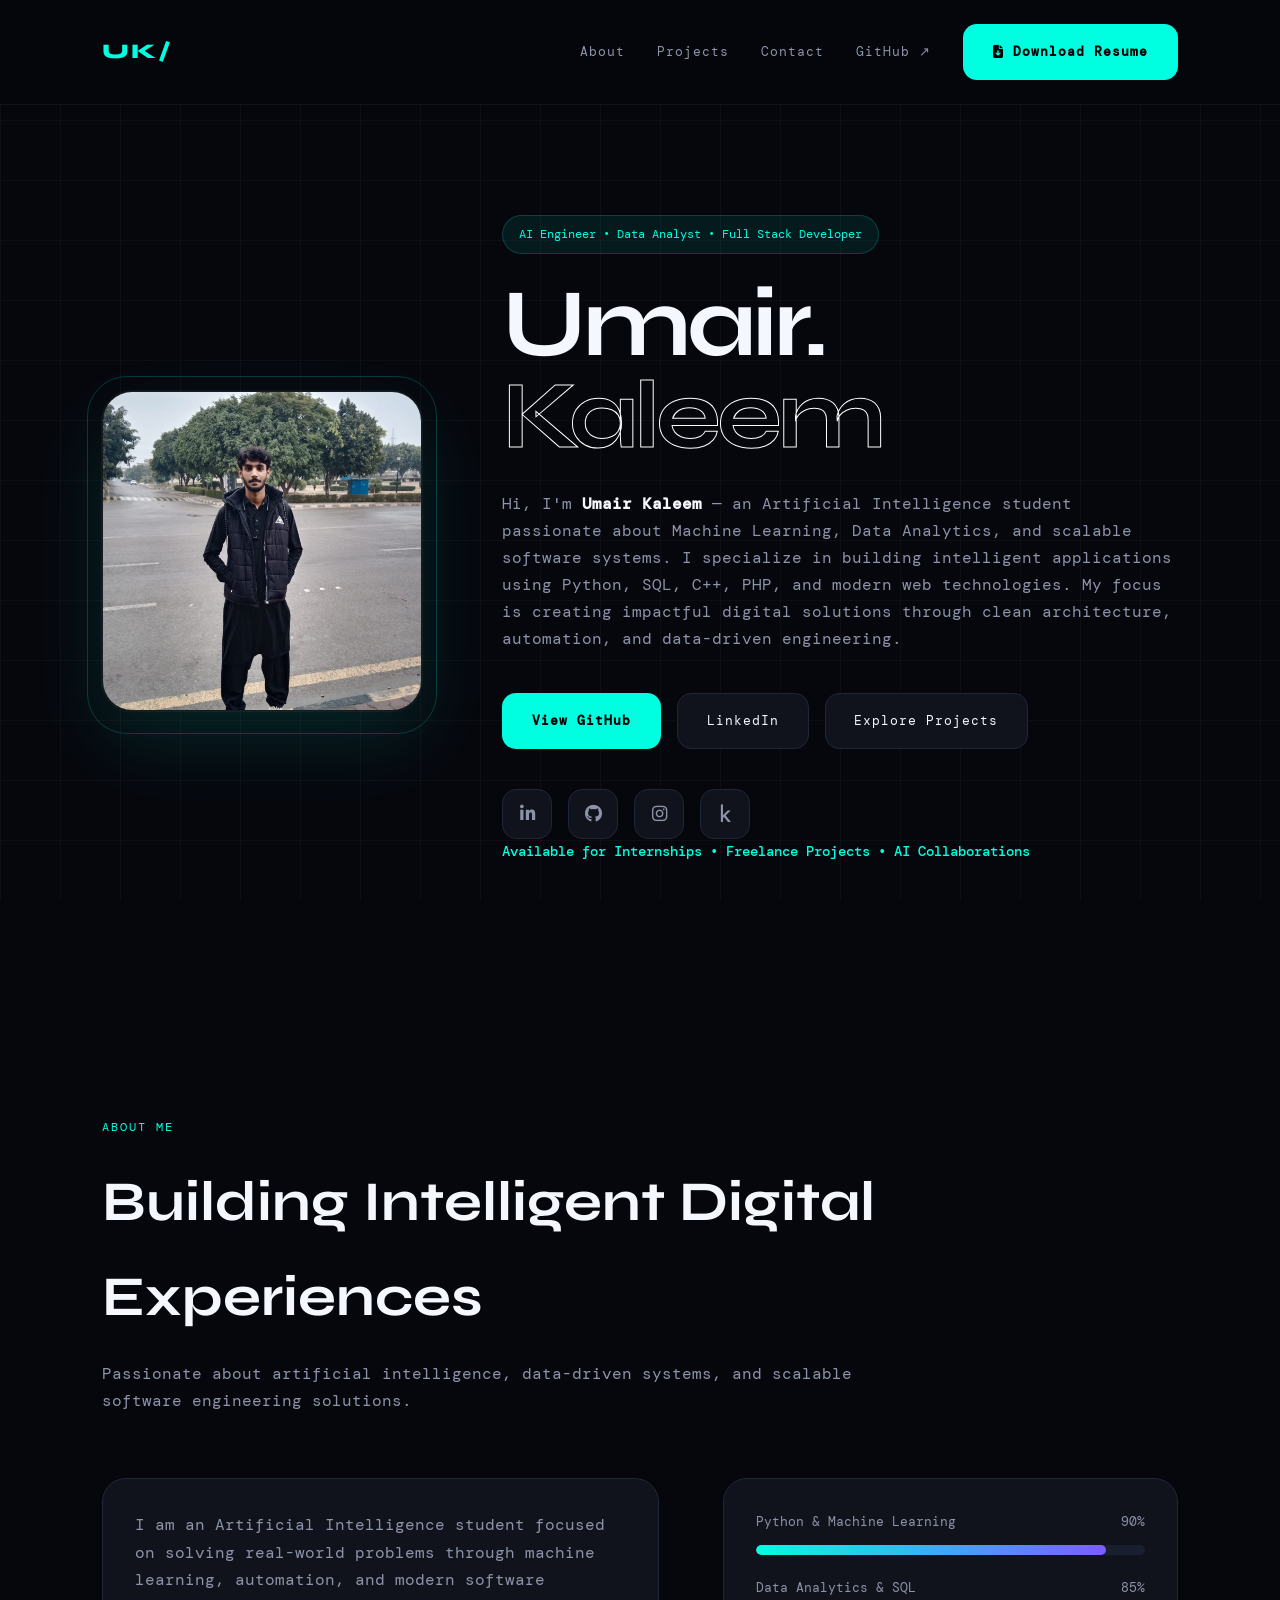
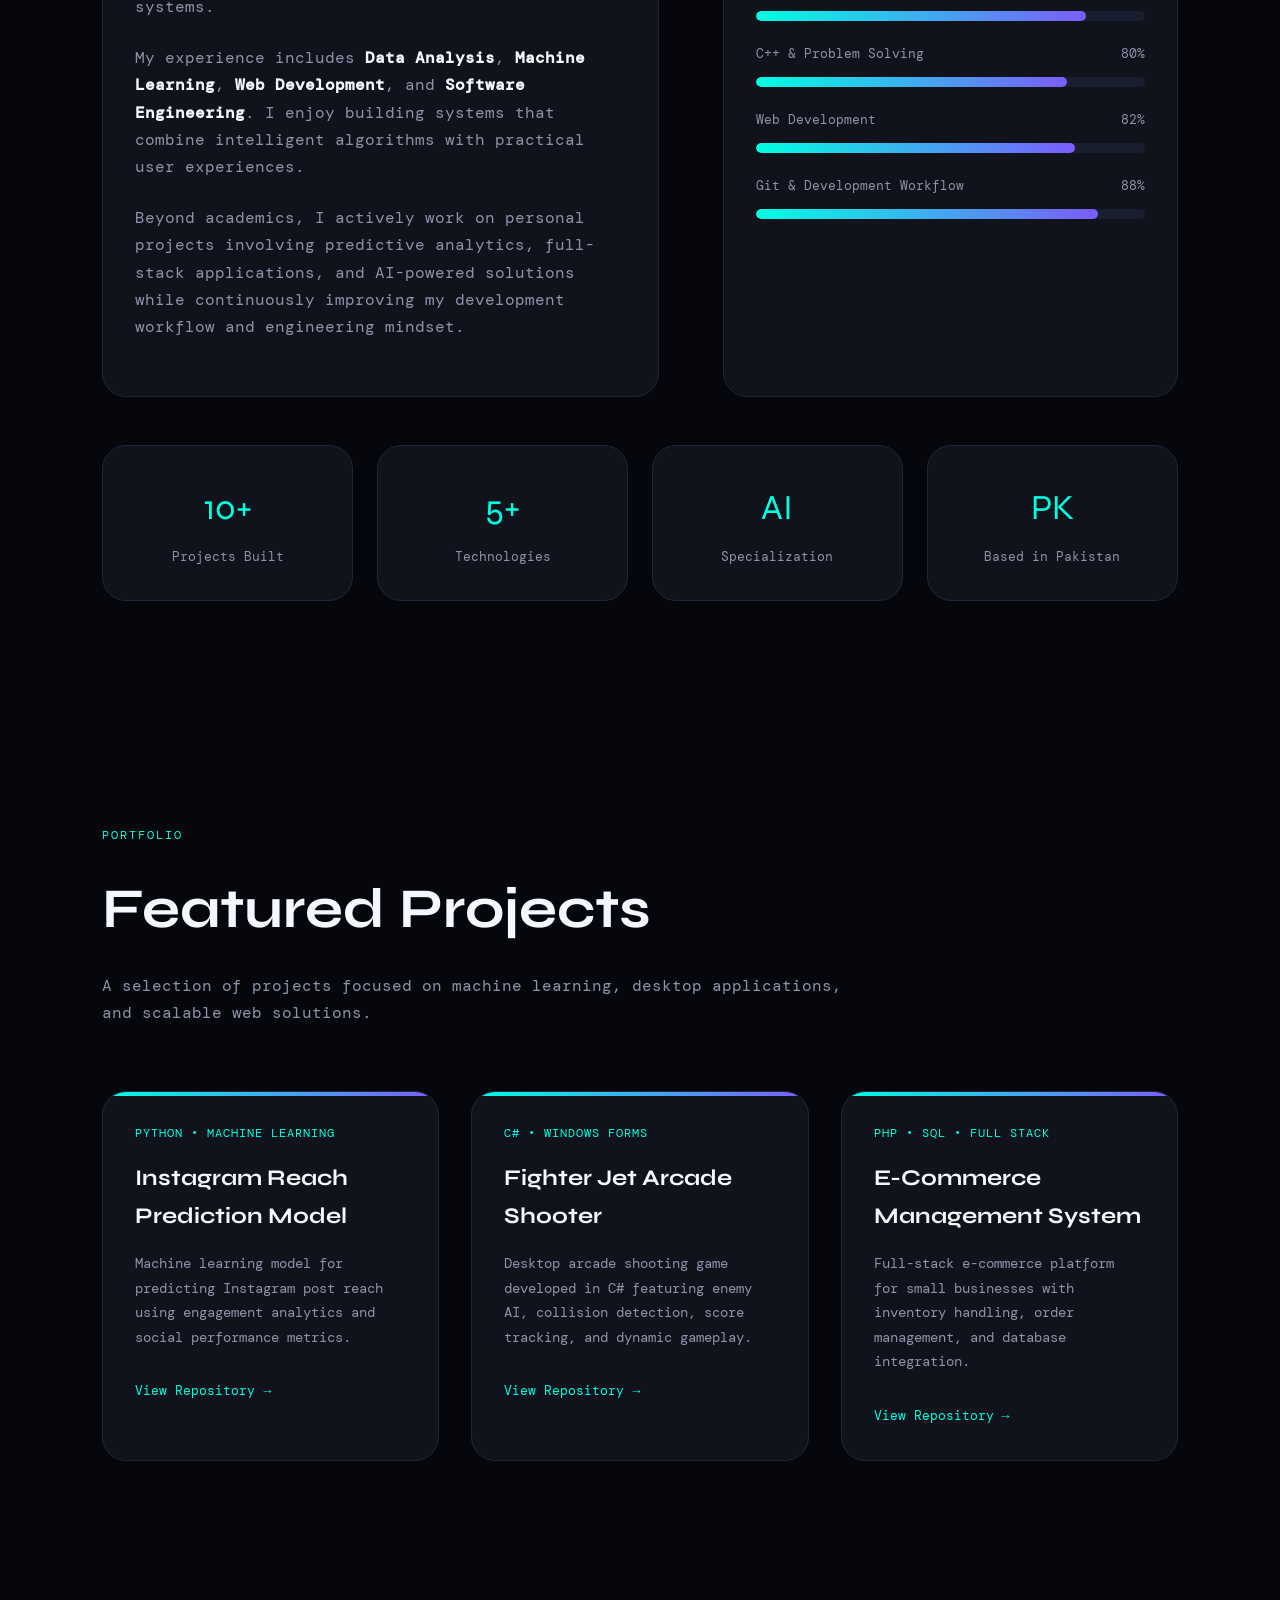
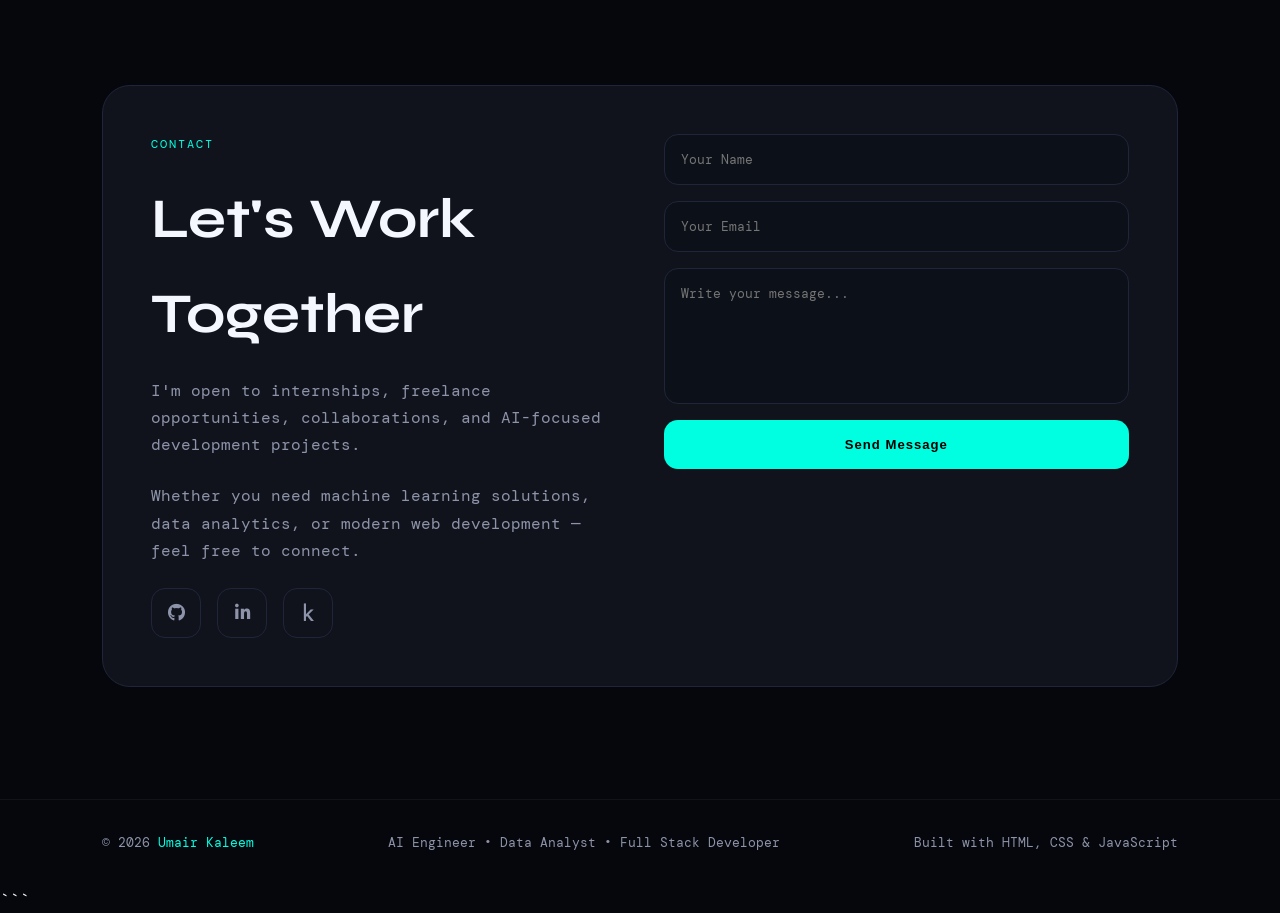
==== index.html @ bd5e162c "Remove header with name from index.html" ====
<!DOCTYPE html>
<html lang="en">

<head>

    <meta charset="UTF-8" />
    <meta name="viewport" content="width=device-width, initial-scale=1.0"/>

    <title>Umair Kaleem — AI & ML Engineer</title>

    <meta name="title" content="Umair Kaleem — AI & ML Engineer">
    <meta name="title" content="Umair — AI & ML Engineer">
    <meta name="title" content="Umair K — AI & ML Engineer">
    <meta name="title" content="Kaleem — AI & ML Engineer">
    <meta name="description" content="Umair Kaleem is an Artificial Intelligence student, Machine Learning Engineer, Data Analyst, and Full Stack Developer building AI-powered applications, predictive models, and modern web solutions in Pakistan."><meta name="description" content="BSAI Student and AI Enthusiast building intelligent systems in Islamabad, Pakistan.">
    <meta name="keywords" content="Umair Kaleem, AI Engineer, Machine Learning Engineer, Data Analyst, Python Developer, Full Stack Developer, Artificial Intelligence Student, Data Science, SQL, Machine Learning Projects, Portfolio Website, Islamabad, Pakistan">
    <meta name="author" content="Umair Kaleem">

    <meta property="og:type" content="website">
    <meta property="og:url" content="https://umairkaleem.github.io/">
    <meta property="og:title" content="Umair Kaleem — AI & ML Engineer">
    <meta property="og:description" content="Artificial Intelligence student, Machine Learning Engineer, and Data Analyst building intelligent systems and scalable software solutions.">    <meta property="og:image" content="https://umairkaleem.github.io/meta-image.png">


<meta name="twitter:card" content="summary_large_image">
<meta name="twitter:title" content="Umair Kaleem — AI & ML Engineer">
<meta name="twitter:description" content="Machine Learning Engineer, Data Analyst and Full Stack Developer building AI-powered solutions.">
<meta name="twitter:image" content="https://umairkaleem.github.io/meta-image.png">
    
    
    <link rel="preconnect" href="https://fonts.googleapis.com">
    <link rel="preconnect" href="https://fonts.gstatic.com" crossorigin>
    <link rel="canonical" href="https://umairkaleem.github.io/">

    <link href="https://fonts.googleapis.com/css2?family=Syne:wght@400;700;800&family=DM+Mono:wght@400;500&display=swap" rel="stylesheet">

    <link rel="stylesheet" href="https://cdnjs.cloudflare.com/ajax/libs/font-awesome/6.4.0/css/all.min.css">

    <style>

        *{
            margin:0;
            padding:0;
            box-sizing:border-box;
        }

        :root{
            --bg:#06070d;
            --surface:#10131c;
            --surface2:#151926;
            --border:#20263a;
            --text:#f5f7ff;
            --muted:#8d93a8;
            --accent:#00ffe0;
            --accent2:#7c5cff;
        }

        html{
            scroll-behavior:smooth;
        }

        body{
            background:var(--bg);
            color:var(--text);
            font-family:'DM Mono', monospace;
            overflow-x:hidden;
            line-height:1.7;
        }

        body::before{
            content:'';
            position:fixed;
            inset:0;
            background:
            linear-gradient(rgba(255,255,255,0.03) 1px, transparent 1px),
            linear-gradient(90deg, rgba(255,255,255,0.03) 1px, transparent 1px);
            background-size:60px 60px;
            pointer-events:none;
            z-index:-1;
        }

        a{
            text-decoration:none;
        }

        img{
            max-width:100%;
        }

        /* HEADER */

        header{
            width:100%;
            position:sticky;
            top:0;
            z-index:999;
            backdrop-filter:blur(12px);
            background:rgba(6,7,13,0.75);
            border-bottom:1px solid rgba(255,255,255,0.05);

            display:flex;
            justify-content:space-between;
            align-items:center;

            padding:1.5rem 8%;
        }

        .logo{
            font-family:'Syne', sans-serif;
            font-size:1.3rem;
            font-weight:800;
            color:var(--accent);
            letter-spacing:2px;
        }

        nav{
            display:flex;
            gap:2rem;
            align-items:center;
        }

        nav a{
            color:var(--muted);
            font-size:0.82rem;
            letter-spacing:1px;
            transition:0.3s;
        }

        nav a:hover{
            color:var(--accent);
        }

        /* HERO */

        .hero{
            min-height:100vh;
            display:flex;
            align-items:center;
            justify-content:center;
            padding:6rem 8%;
        }

        .hero-content{
            display:grid;
            grid-template-columns:320px 1fr;
            align-items:center;
            gap:5rem;
            width:100%;
            max-width:1300px;
        }

        .hero-image-wrapper{
            position:relative;
        }

        .hero-image{
            width:320px;
            height:320px;
            border-radius:30px;
            object-fit:cover;
            border:1px solid rgba(255,255,255,0.08);
            box-shadow:
            0 0 0 1px rgba(255,255,255,0.04),
            0 30px 80px rgba(0,255,224,0.12);
        }

        .hero-image-wrapper::after{
            content:'';
            position:absolute;
            inset:-15px;
            border:1px solid rgba(0,255,224,0.2);
            border-radius:40px;
            z-index:-1;
        }

        .hero-tag{
            display:inline-flex;
            align-items:center;
            gap:0.6rem;
            padding:0.55rem 1rem;
            background:rgba(0,255,224,0.08);
            border:1px solid rgba(0,255,224,0.18);
            color:var(--accent);
            border-radius:999px;
            font-size:0.72rem;
            margin-bottom:1.5rem;
        }

        .hero-title{
            font-family:'Syne', sans-serif;
            font-size:clamp(3rem, 8vw, 6rem);
            line-height:0.95;
            margin-bottom:1.8rem;
            letter-spacing:-4px;
        }

        .hero-title span{
            color:transparent;
            -webkit-text-stroke:1px white;
        }

        .hero-desc{
            color:var(--muted);
            max-width:720px;
            font-size:1rem;
            margin-bottom:2.5rem;
        }

        .hero-desc strong{
            color:var(--text);
        }

        .hero-buttons{
            display:flex;
            gap:1rem;
            flex-wrap:wrap;
            margin-bottom:2.5rem;
        }

        .btn{
            padding:1rem 1.8rem;
            border-radius:14px;
            font-size:0.82rem;
            transition:0.3s;
            letter-spacing:1px;
            border:1px solid transparent;
        }

        .btn-primary{
            background:var(--accent);
            color:#000;
            font-weight:700;
        }

        .btn-primary:hover{
            transform:translateY(-3px);
            box-shadow:0 15px 30px rgba(0,255,224,0.2);
        }

        .btn-secondary{
            border:1px solid var(--border);
            color:var(--text);
            background:var(--surface);
        }

        .btn-secondary:hover{
            border-color:var(--accent);
            color:var(--accent);
        }

        .socials{
            display:flex;
            gap:1rem;
        }

        .socials a{
            width:50px;
            height:50px;
            border-radius:14px;
            background:var(--surface);
            border:1px solid var(--border);
            display:flex;
            align-items:center;
            justify-content:center;
            color:var(--muted);
            transition:0.3s;
            font-size:1.1rem;
        }

        .socials a:hover{
            color:var(--accent);
            transform:translateY(-4px);
            border-color:rgba(0,255,224,0.3);
        }

        /* SECTION */

        .section{
            padding:7rem 8%;
        }

        .section-header{
            margin-bottom:4rem;
        }

        .section-tag{
            color:var(--accent);
            text-transform:uppercase;
            letter-spacing:2px;
            font-size:0.75rem;
            margin-bottom:1rem;
        }

        .section-title{
            font-family:'Syne', sans-serif;
            font-size:clamp(2rem, 5vw, 3.5rem);
            margin-bottom:1rem;
        }

        .section-sub{
            color:var(--muted);
            max-width:750px;
        }

        /* ABOUT */

        .about-grid{
            display:grid;
            grid-template-columns:1.1fr 0.9fr;
            gap:4rem;
        }

        .about-card{
            background:var(--surface);
            border:1px solid var(--border);
            padding:2rem;
            border-radius:24px;
        }

        .about-card p{
            color:var(--muted);
            margin-bottom:1.5rem;
        }

        .about-card strong{
            color:var(--text);
        }

        /* SKILLS */

        .skills{
            display:flex;
            flex-direction:column;
            gap:1.4rem;
        }

        .skill{
            display:flex;
            flex-direction:column;
            gap:0.7rem;
        }

        .skill-top{
            display:flex;
            justify-content:space-between;
            color:var(--muted);
            font-size:0.82rem;
        }

        .skill-bar{
            height:10px;
            background:#1a1f30;
            border-radius:999px;
            overflow:hidden;
        }

        .skill-fill{
            height:100%;
            border-radius:999px;
            background:linear-gradient(90deg, var(--accent), var(--accent2));
        }

        /* STATS */

        .stats{
            display:grid;
            grid-template-columns:repeat(4,1fr);
            gap:1.5rem;
            margin-top:3rem;
        }

        .stat-card{
            background:var(--surface);
            border:1px solid var(--border);
            padding:2rem;
            border-radius:24px;
            text-align:center;
        }

        .stat-number{
            font-family:'Syne', sans-serif;
            font-size:2.2rem;
            color:var(--accent);
        }

        .stat-text{
            color:var(--muted);
            font-size:0.8rem;
            margin-top:0.5rem;
        }

        /* PROJECTS */

        .projects-grid{
            display:grid;
            grid-template-columns:repeat(auto-fit,minmax(320px,1fr));
            gap:2rem;
        }

        .project-card{
            background:var(--surface);
            border:1px solid var(--border);
            border-radius:24px;
            padding:2rem;
            transition:0.35s;
            position:relative;
            overflow:hidden;
        }

        .project-card:hover{
            transform:translateY(-10px);
            border-color:rgba(0,255,224,0.3);
            box-shadow:0 20px 40px rgba(0,0,0,0.3);
        }

        .project-card::before{
            content:'';
            position:absolute;
            top:0;
            left:0;
            width:100%;
            height:4px;
            background:linear-gradient(90deg,var(--accent),var(--accent2));
        }

        .project-tech{
            color:var(--accent);
            font-size:0.72rem;
            margin-bottom:1rem;
            letter-spacing:1px;
            text-transform:uppercase;
        }

        .project-title{
            font-family:'Syne', sans-serif;
            font-size:1.4rem;
            margin-bottom:1rem;
            color:var(--text);
        }

        .project-desc{
            color:var(--muted);
            margin-bottom:1.7rem;
            font-size:0.9rem;
        }

        .project-link{
            color:var(--accent);
            font-size:0.82rem;
        }

        /* CONTACT */

        .contact-box{
            background:var(--surface);
            border:1px solid var(--border);
            border-radius:28px;
            padding:3rem;
        }

        .contact-grid{
            display:grid;
            grid-template-columns:1fr 1fr;
            gap:3rem;
        }

        .contact-info p{
            color:var(--muted);
            margin-bottom:1.5rem;
        }

        form{
            display:flex;
            flex-direction:column;
            gap:1rem;
        }

        input,
        textarea{
            background:#0c1018;
            border:1px solid var(--border);
            color:var(--text);
            padding:1rem;
            border-radius:14px;
            font-family:'DM Mono', monospace;
            resize:none;
            outline:none;
            transition:0.3s;
        }

        input:focus,
        textarea:focus{
            border-color:var(--accent);
        }

        button{
            border:none;
            cursor:pointer;
        }

        /* FOOTER */

        footer{
            padding:2rem 8%;
            border-top:1px solid rgba(255,255,255,0.05);

            display:flex;
            justify-content:space-between;
            align-items:center;

            color:var(--muted);
            font-size:0.8rem;
        }

        .footer-name{
            color:var(--accent);
        }
        .hero-availability{
    color:var(--accent);
    font-size:0.9rem;
    margin-bottom:2rem;
    font-weight:500;
}

        /* ANIMATION */

        .fade-up{
            opacity:0;
            transform:translateY(30px);
            transition:0.8s ease;
        }

        .fade-up.active{
            opacity:1;
            transform:translateY(0);
        }

        /* MOBILE */

        @media(max-width:980px){

            .hero-content,
            .about-grid,
            .contact-grid{
                grid-template-columns:1fr;
            }

            .hero{
                padding-top:8rem;
            }

            .hero-image{
                width:100%;
                max-width:340px;
                height:auto;
                aspect-ratio:1/1;
            }

            .stats{
                grid-template-columns:repeat(2,1fr);
            }

            footer{
                flex-direction:column;
                gap:1rem;
                text-align:center;
            }
        }

        @media(max-width:600px){

            header{
                padding:1.2rem 5%;
            }

            nav{
                display:none;
            }

            .section,
            .hero{
                padding-left:5%;
                padding-right:5%;
            }

            .stats{
                grid-template-columns:1fr;
            }

            .hero-title{
                letter-spacing:-2px;
            }
        }

    </style>
<script type="application/ld+json">
{
  "@context":"https://schema.org",
  "@type":"Person",
  "name":"Umair Kaleem",
  "url":"https://umairkaleem.github.io/",
  "image":"https://umairkaleem.github.io/umair.jpeg",
  "jobTitle":"AI Engineer",
  "sameAs":[
    "https://github.com/umairkaleem",
    "https://www.linkedin.com/in/umair-kaleem-918386326/",
    "https://www.kaggle.com/umairkaleem"
  ],
  "knowsAbout":[
    "Machine Learning",
    "Artificial Intelligence",
    "Data Analysis",
    "Python",
    "SQL",
    "Web Development"
  ]
}
</script>

</head>

<body>

    <!-- HEADER -->

    <header>

        <a href="#" class="logo">UK/</a>

        <nav>
            <a href="#about">About</a>
            <a href="#projects">Projects</a>
            <a href="#contact">Contact</a>
            <a href="https://github.com/umairkaleem" target="_blank">GitHub ↗</a>
            <a href="Umair-Kaleem-Resume.pdf"
   download
   class="btn btn-primary">

   <i class="fas fa-file-download"></i>
   Download Resume

</a>
            
        </nav>

    </header>

    <!-- HERO -->
<!-- <h1>Umair Kaleem — AI & ML Engineer</h1>

<h2>About Me</h2>

<h2>Technical Skills</h2>

<h2>Featured Projects</h2>

    <h3>Instagram Reach Prediction Model</h3>
    <h3>Fighter Jet Arcade Shooter</h3>
    <h3>E-Commerce Management System</h3>

<h2>Contact</h2> -->
    <section class="hero">

        <div class="hero-content fade-up">

            <div class="hero-image-wrapper">
                <img src="umair.jpeg" alt="Umair Kaleem" class="hero-image">
            </div>

            <div>

                <div class="hero-tag">
                    AI Engineer • Data Analyst • Full Stack Developer
                </div>

                <h1 class="hero-title">
                    Umair.<br>
                    <span>Kaleem</span>
                </h1>

                <p class="hero-desc">

                    Hi, I'm <strong>Umair Kaleem</strong> — an Artificial Intelligence student passionate about Machine Learning, Data Analytics, and scalable software systems.

                    I specialize in building intelligent applications using Python, SQL, C++, PHP, and modern web technologies. My focus is creating impactful digital solutions through clean architecture, automation, and data-driven engineering.

                </p>

                <div class="hero-buttons">

                    <a href="https://github.com/umairkaleem" target="_blank" class="btn btn-primary">
                        View GitHub
                    </a>

                    <a href="https://www.linkedin.com/in/umair-kaleem-918386326/" target="_blank" class="btn btn-secondary">
                        LinkedIn
                    </a>

                    <a href="#projects" class="btn btn-secondary">
                        Explore Projects
                    </a>

                </div>

                <div class="socials">

                    <a href="https://linkedin.com/in/umair-kaleem-918386326/" target="_blank">
                        <i class="fab fa-linkedin-in"></i>
                    </a>

                    <a href="https://github.com/umairkaleem" target="_blank">
                        <i class="fab fa-github"></i>
                    </a>

                    <a href="https://www.instagram.com/umair._.kaleem/" target="_blank">
                        <i class="fab fa-instagram"></i>
                    </a>

                    <a href="https://www.kaggle.com/umairkaleem" target="_blank">
                        <i class="fab fa-kaggle"></i>
                    </a>

                </div>
      <p class="hero-availability">
                    Available for Internships • Freelance Projects • AI Collaborations
</p>
            </div>
      

        </div>

    </section>

    <!-- ABOUT -->

    <section class="section" id="about">

        <div class="section-header fade-up">

            <div class="section-tag">About Me</div>

            <h2 class="section-title">
                Building Intelligent Digital Experiences
            </h2>

            <p class="section-sub">
                Passionate about artificial intelligence, data-driven systems,
                and scalable software engineering solutions.
            </p>

        </div>

        <div class="about-grid">

            <div class="about-card fade-up">

                <p>

                    I am an Artificial Intelligence student focused on solving real-world problems through machine learning, automation, and modern software systems.

                </p>

                <p>

                    My experience includes <strong>Data Analysis</strong>, <strong>Machine Learning</strong>, <strong>Web Development</strong>, and <strong>Software Engineering</strong>. I enjoy building systems that combine intelligent algorithms with practical user experiences.

                </p>

                <p>

                    Beyond academics, I actively work on personal projects involving predictive analytics, full-stack applications, and AI-powered solutions while continuously improving my development workflow and engineering mindset.

                </p>

            </div>

            <div class="about-card fade-up">

                <div class="skills">

                    <div class="skill">

                        <div class="skill-top">
                            <span>Python & Machine Learning</span>
                            <span>90%</span>
                        </div>

                        <div class="skill-bar">
                            <div class="skill-fill" style="width:90%"></div>
                        </div>

                    </div>

                    <div class="skill">

                        <div class="skill-top">
                            <span>Data Analytics & SQL</span>
                            <span>85%</span>
                        </div>

                        <div class="skill-bar">
                            <div class="skill-fill" style="width:85%"></div>
                        </div>

                    </div>

                    <div class="skill">

                        <div class="skill-top">
                            <span>C++ & Problem Solving</span>
                            <span>80%</span>
                        </div>

                        <div class="skill-bar">
                            <div class="skill-fill" style="width:80%"></div>
                        </div>

                    </div>

                    <div class="skill">

                        <div class="skill-top">
                            <span>Web Development</span>
                            <span>82%</span>
                        </div>

                        <div class="skill-bar">
                            <div class="skill-fill" style="width:82%"></div>
                        </div>

                    </div>

                    <div class="skill">

                        <div class="skill-top">
                            <span>Git & Development Workflow</span>
                            <span>88%</span>
                        </div>

                        <div class="skill-bar">
                            <div class="skill-fill" style="width:88%"></div>
                        </div>

                    </div>

                </div>

            </div>

        </div>

        <div class="stats fade-up">

            <div class="stat-card">
                <div class="stat-number">10+</div>
                <div class="stat-text">Projects Built</div>
            </div>

            <div class="stat-card">
                <div class="stat-number">5+</div>
                <div class="stat-text">Technologies</div>
            </div>

            <div class="stat-card">
                <div class="stat-number">AI</div>
                <div class="stat-text">Specialization</div>
            </div>

            <div class="stat-card">
                <div class="stat-number">PK</div>
                <div class="stat-text">Based in Pakistan</div>
            </div>

        </div>

    </section>

    <!-- PROJECTS -->

    <section class="section" id="projects">

        <div class="section-header fade-up">

            <div class="section-tag">Portfolio</div>

            <h2 class="section-title">
                Featured Projects
            </h2>

            <p class="section-sub">
                A selection of projects focused on machine learning,
                desktop applications, and scalable web solutions.
            </p>

        </div>

        <div class="projects-grid">

            <a href="https://github.com/umairkaleem/instagram_impressions_model"
               target="_blank"
               class="project-card fade-up">

                <div class="project-tech">
                    Python • Machine Learning
                </div>

                <h3 class="project-title">
                    Instagram Reach Prediction Model
                </h3>

                <p class="project-desc">

                    Machine learning model for predicting Instagram post reach using engagement analytics and social performance metrics.

                </p>

                <span class="project-link">
                    View Repository →
                </span>

            </a>

            <a href="https://github.com/umairkaleem/fighterJetShootingGame"
               target="_blank"
               class="project-card fade-up">

                <div class="project-tech">
                    C# • Windows Forms
                </div>

                <h3 class="project-title">
                    Fighter Jet Arcade Shooter
                </h3>

                <p class="project-desc">

                    Desktop arcade shooting game developed in C# featuring enemy AI, collision detection, score tracking, and dynamic gameplay.

                </p>

                <span class="project-link">
                    View Repository →
                </span>

            </a>

            <a href="https://github.com/umairkaleem/E-commerce-webpage-for-small-stores"
               target="_blank"
               class="project-card fade-up">

                <div class="project-tech">
                    PHP • SQL • Full Stack
                </div>

                <h3 class="project-title">
                    E-Commerce Management System
                </h3>

                <p class="project-desc">

                    Full-stack e-commerce platform for small businesses with inventory handling, order management, and database integration.

                </p>

                <span class="project-link">
                    View Repository →
                </span>

            </a>

        </div>

    </section>

    <!-- CONTACT -->

    <section class="section" id="contact">

        <div class="contact-box fade-up">

            <div class="contact-grid">

                <div class="contact-info">

                    <div class="section-tag">
                        Contact
                    </div>

                    <h2 class="section-title">
                        Let's Work Together
                    </h2>

                    <p>

                        I'm open to internships, freelance opportunities,
                        collaborations, and AI-focused development projects.

                    </p>

                    <p>

                        Whether you need machine learning solutions,
                        data analytics, or modern web development —
                        feel free to connect.

                    </p>

                    <div class="socials">

                        <a href="https://github.com/umairkaleem" target="_blank">
                            <i class="fab fa-github"></i>
                        </a>

                        <a href="https://linkedin.com/in/umair-kaleem-918386326/" target="_blank">
                            <i class="fab fa-linkedin-in"></i>
                        </a>

                        <a href="https://www.kaggle.com/umairkaleem" target="_blank">
                            <i class="fab fa-kaggle"></i>
                        </a>

                    </div>

                </div>

               <form
                    action="https://api.web3forms.com/submit"
                     method="POST">

                    <input type="hidden"
                           name="access_key"
                           value="80ad74d9-eb8b-439f-8fec-044926c37650">

                    <input type="text"
                           name="name"
                           placeholder="Your Name"
                           required>

                    <input type="email"
                           name="email"
                           placeholder="Your Email"
                           required>

                    <textarea name="message"
                              rows="6"
                              placeholder="Write your message..."
                              required></textarea>
                    

                    <button type="submit" class="btn btn-primary">
                        Send Message
                    </button>

                </form>

            </div>

        </div>

    </section>

    <!-- FOOTER -->

    <footer>

        <span>
            © 2026 <span class="footer-name">Umair Kaleem</span>
        </span>

        <span>
            AI Engineer • Data Analyst • Full Stack Developer
        </span>

        <span>
            Built with HTML, CSS & JavaScript
        </span>

    </footer>

    <!-- SCRIPT -->

    <script>

        const observer = new IntersectionObserver((entries) => {

            entries.forEach((entry) => {

                if(entry.isIntersecting){
                    entry.target.classList.add('active');
                }

            });

        }, {
            threshold:0.1
        });

        document.querySelectorAll('.fade-up').forEach((el) => {
            observer.observe(el);
        });

    </script>

</body>

</html>
```
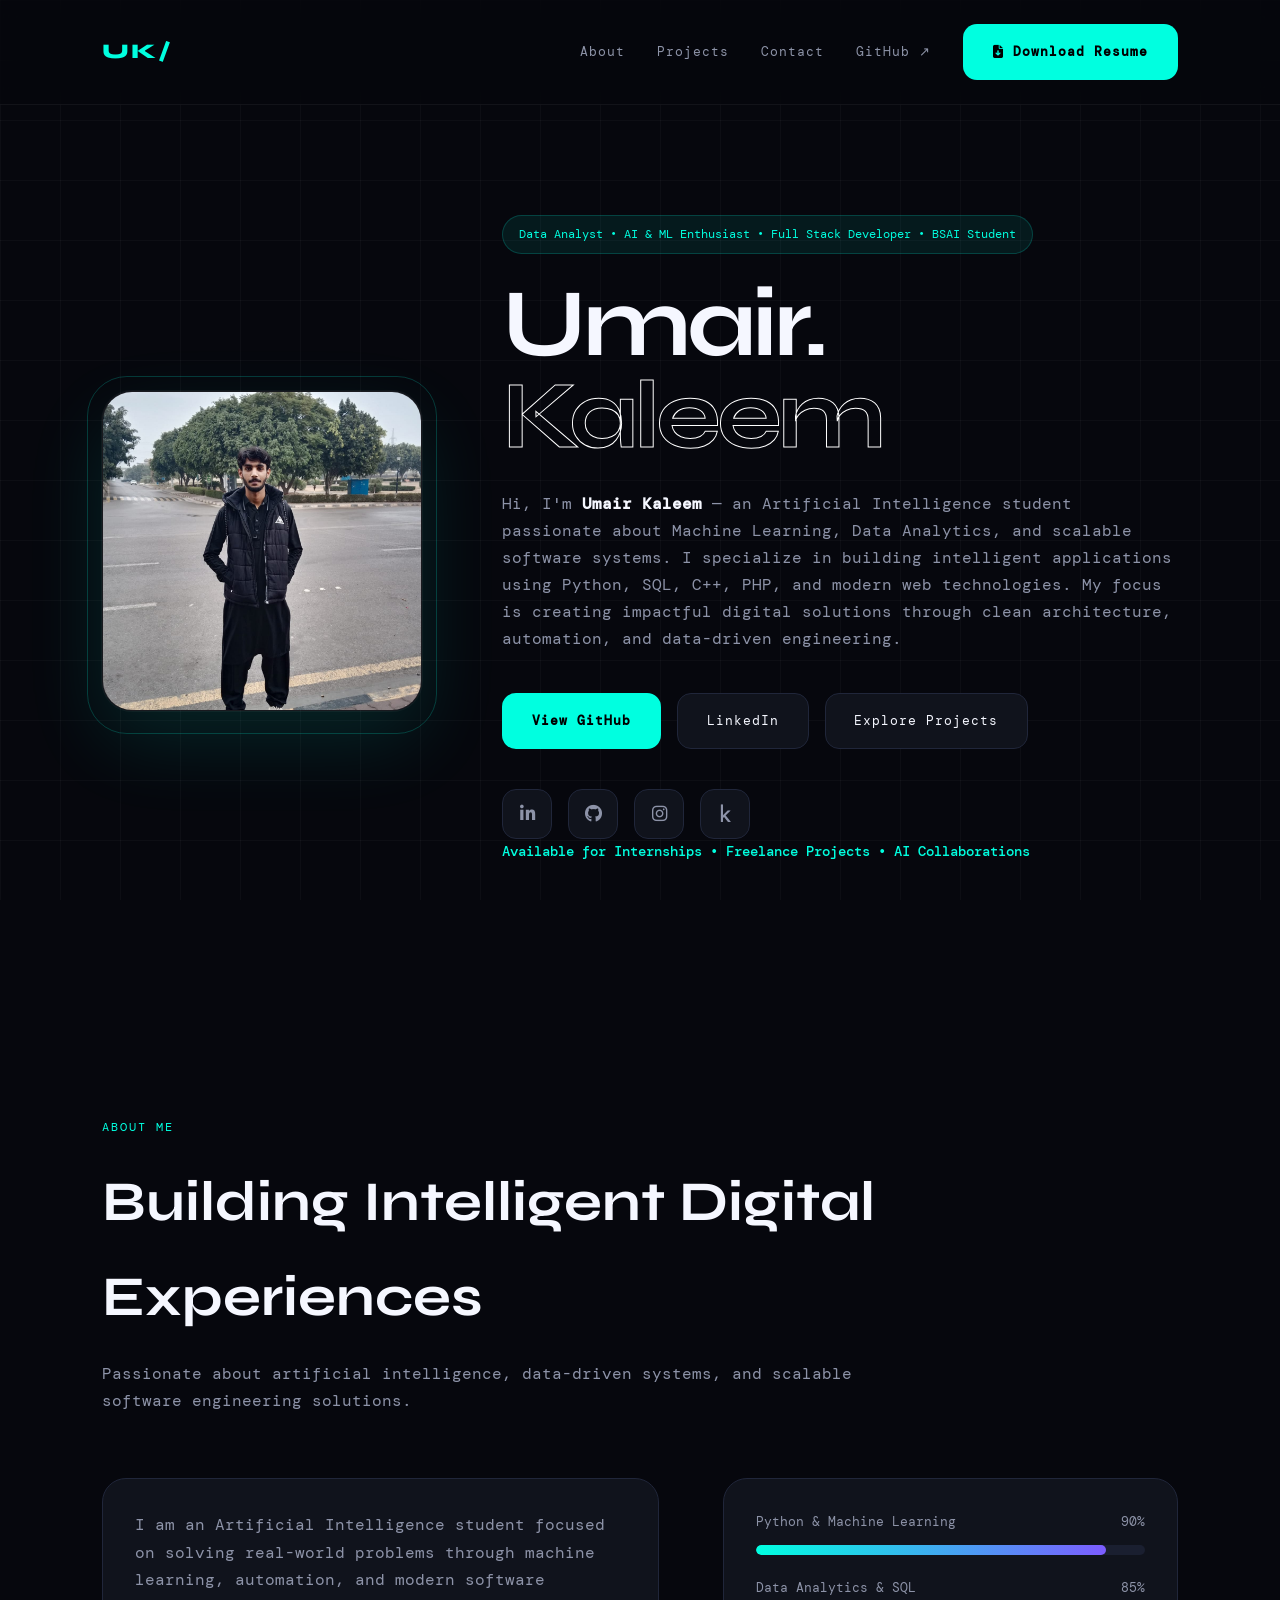
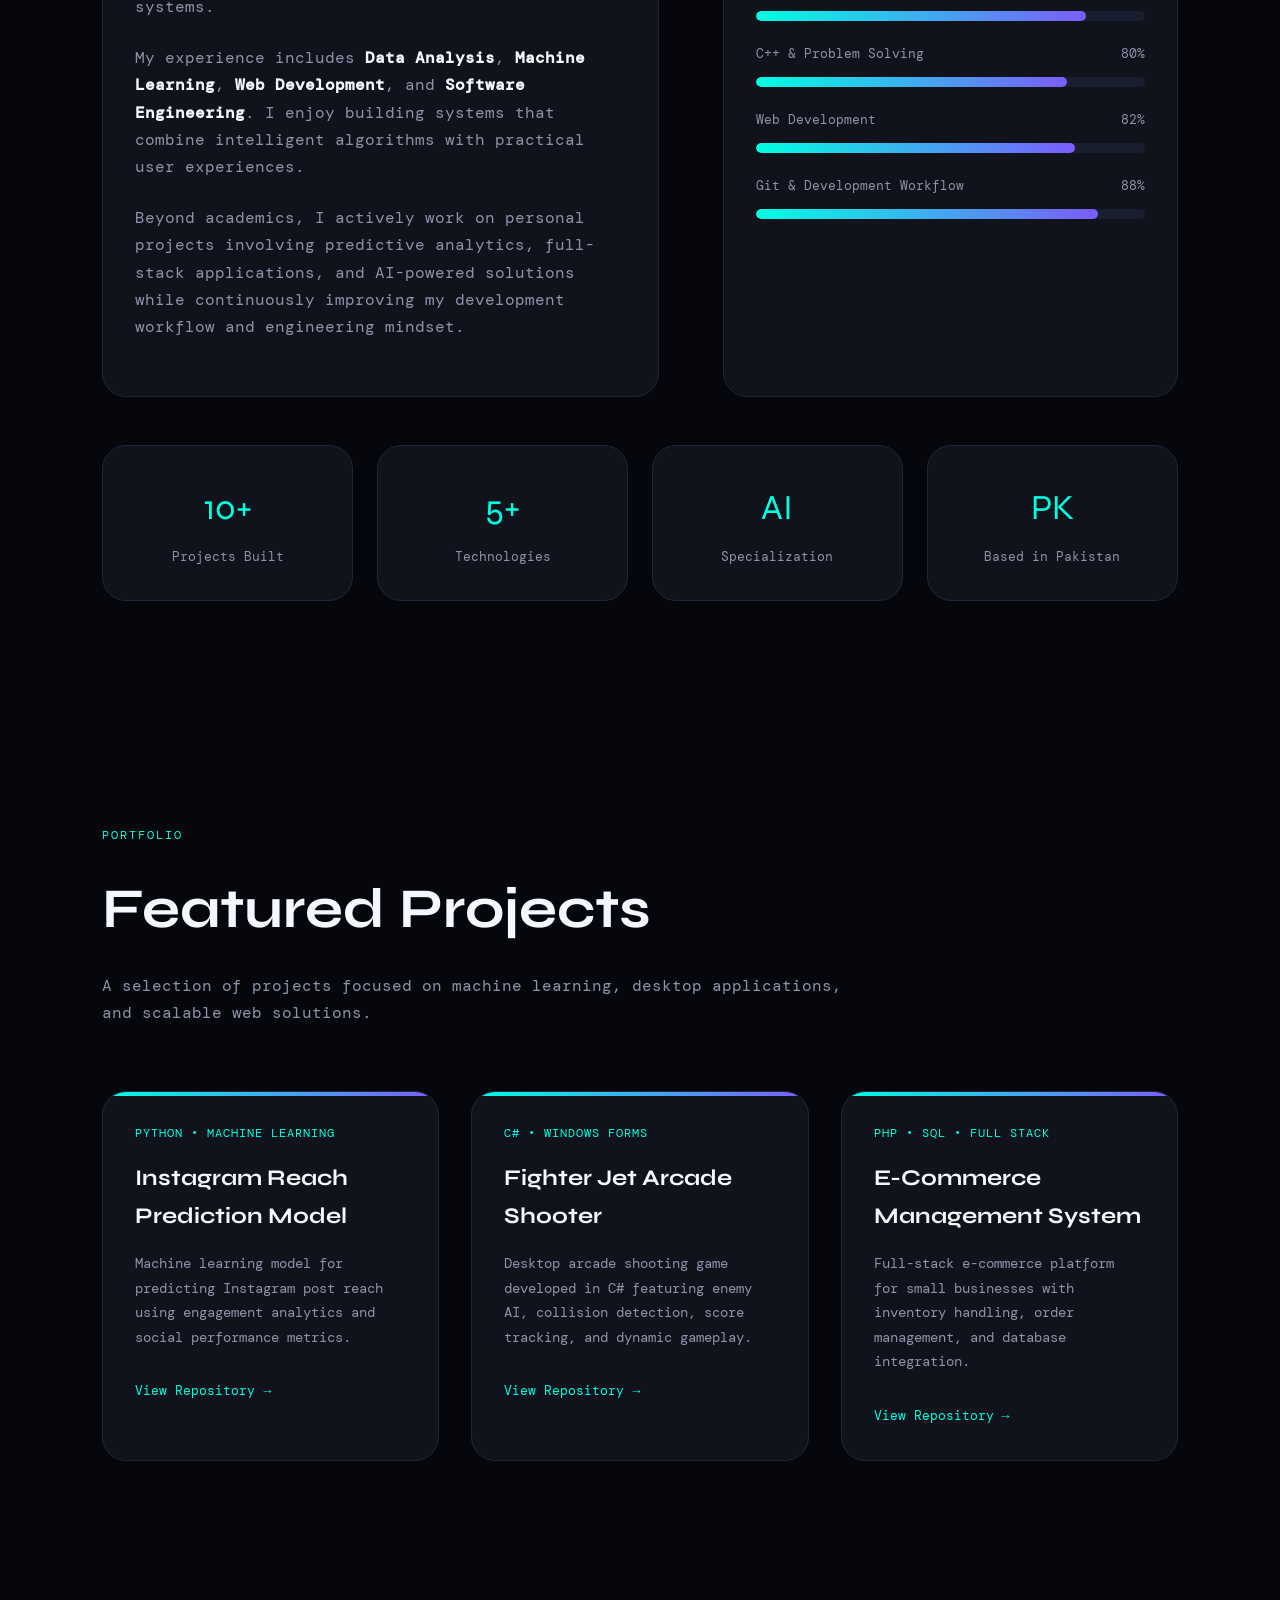
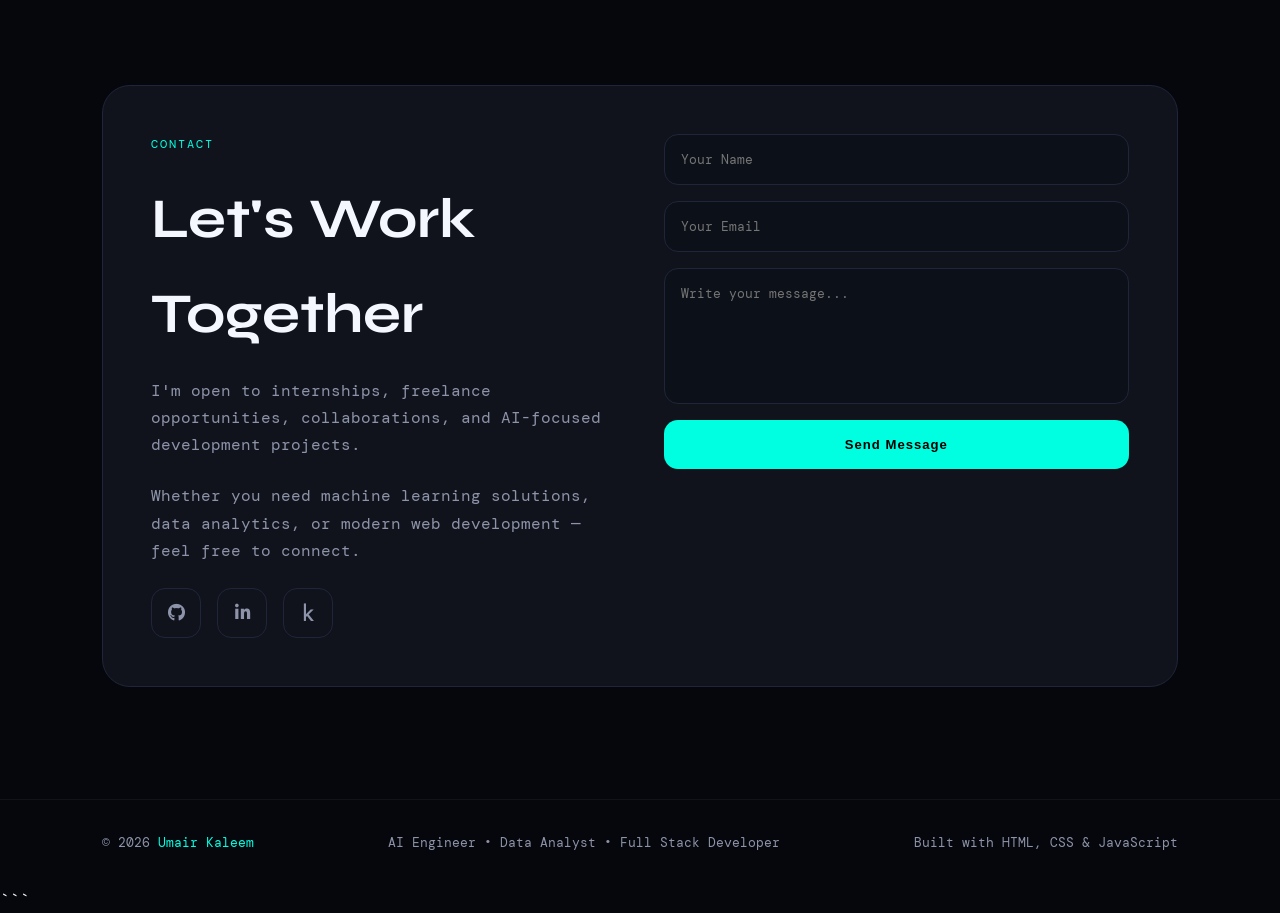
==== commit a1468cd8: "Update title and hero tag in index.html" ====
--- a/index.html
+++ b/index.html
@@ -6,7 +6,7 @@
     <meta charset="UTF-8" />
     <meta name="viewport" content="width=device-width, initial-scale=1.0"/>
 
-    <title>Umair Kaleem — AI & ML Engineer</title>
+    <title>Umair Kaleem | Data Analyst |  AI & ML Enthusiast </title>
 
     <meta name="title" content="Umair Kaleem — AI & ML Engineer">
     <meta name="title" content="Umair — AI & ML Engineer">
@@ -670,7 +670,7 @@
             <div>
 
                 <div class="hero-tag">
-                    AI Engineer • Data Analyst • Full Stack Developer
+                    Data Analyst • AI & ML Enthusiast • Full Stack Developer • BSAI Student
                 </div>
 
                 <h1 class="hero-title">
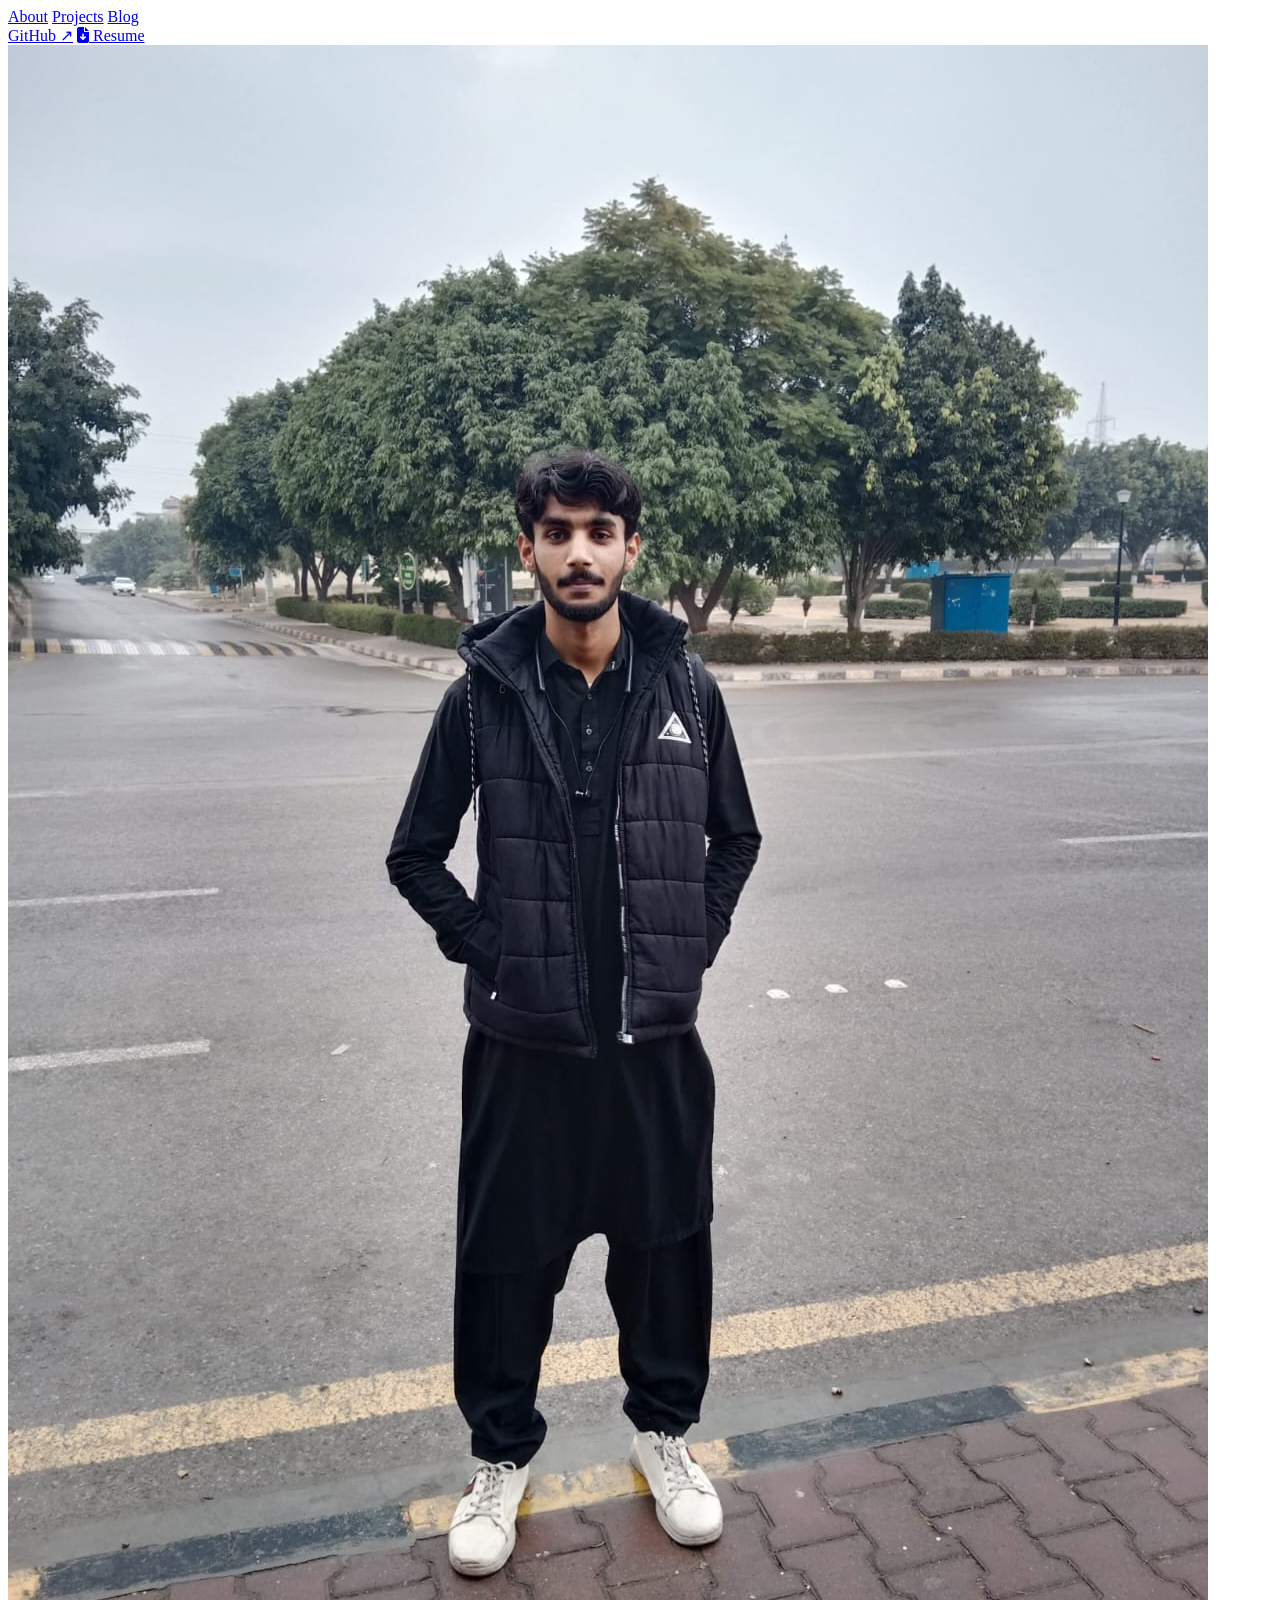
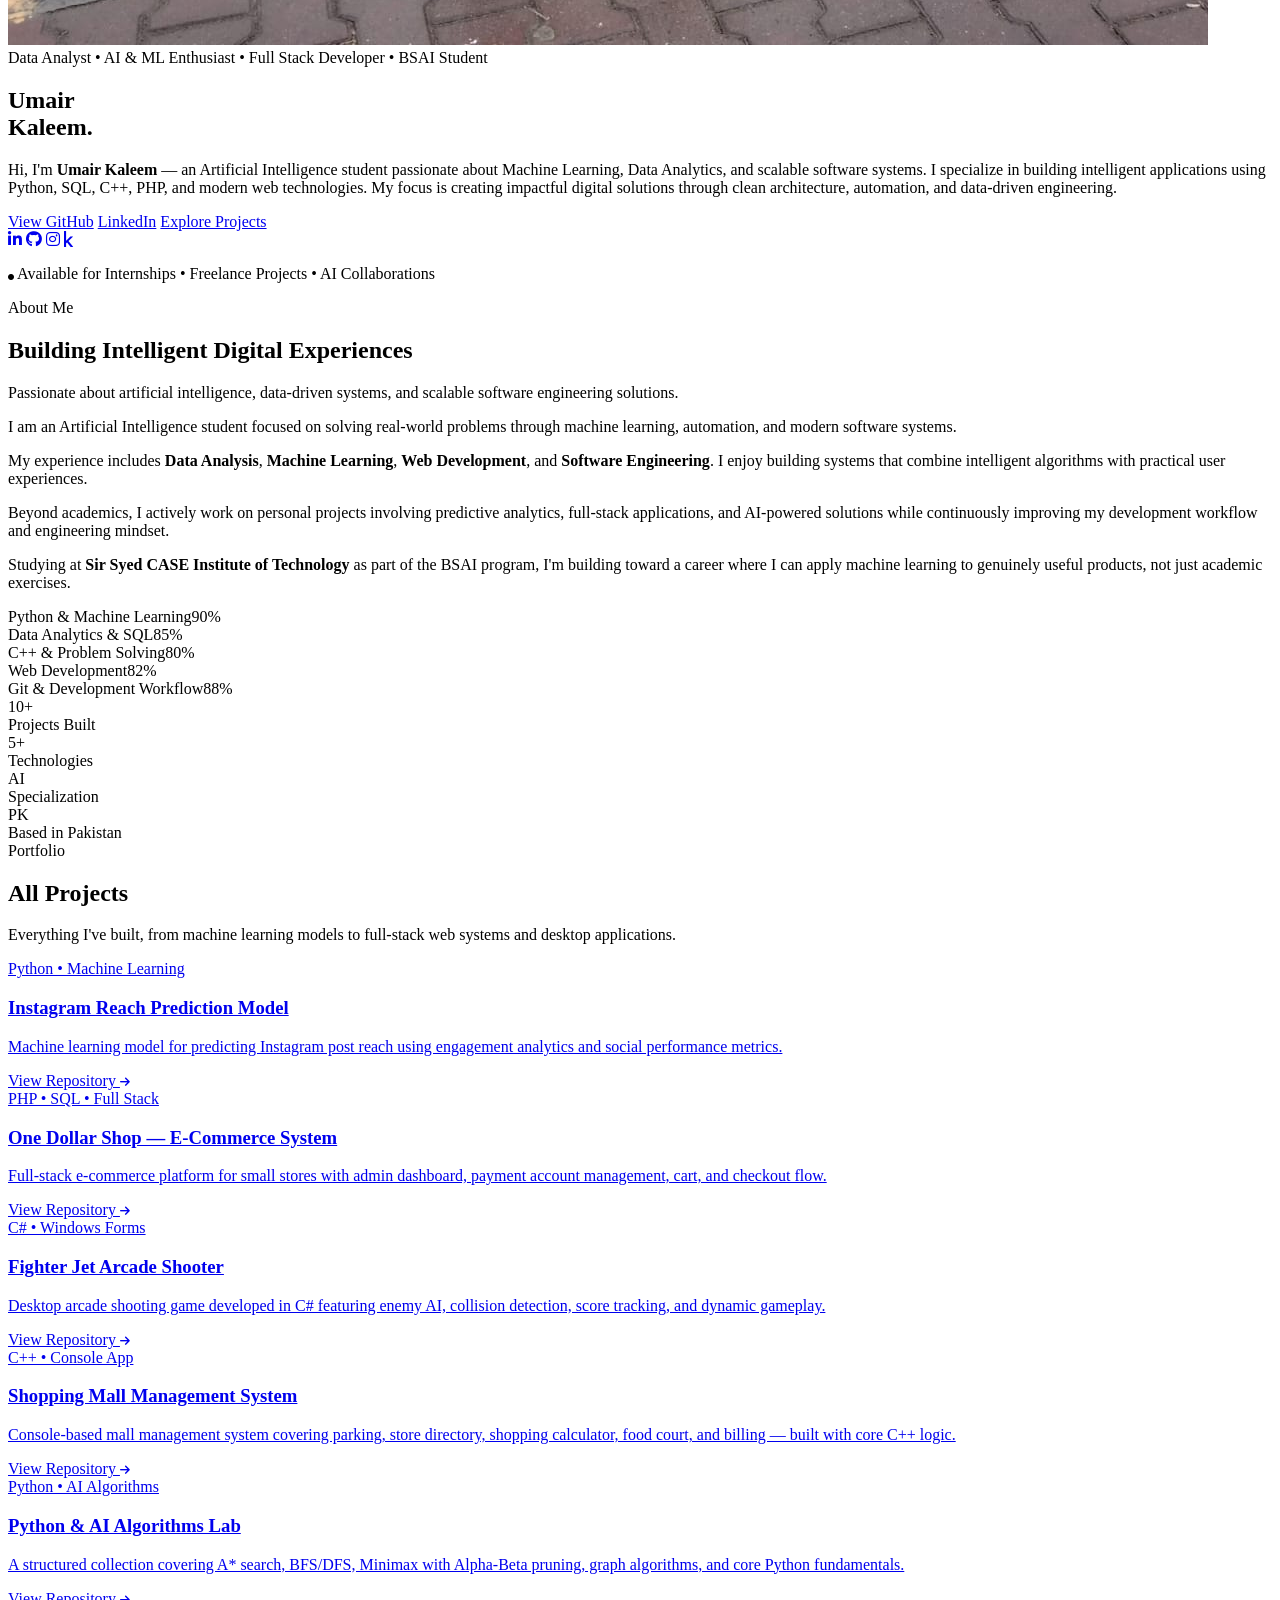
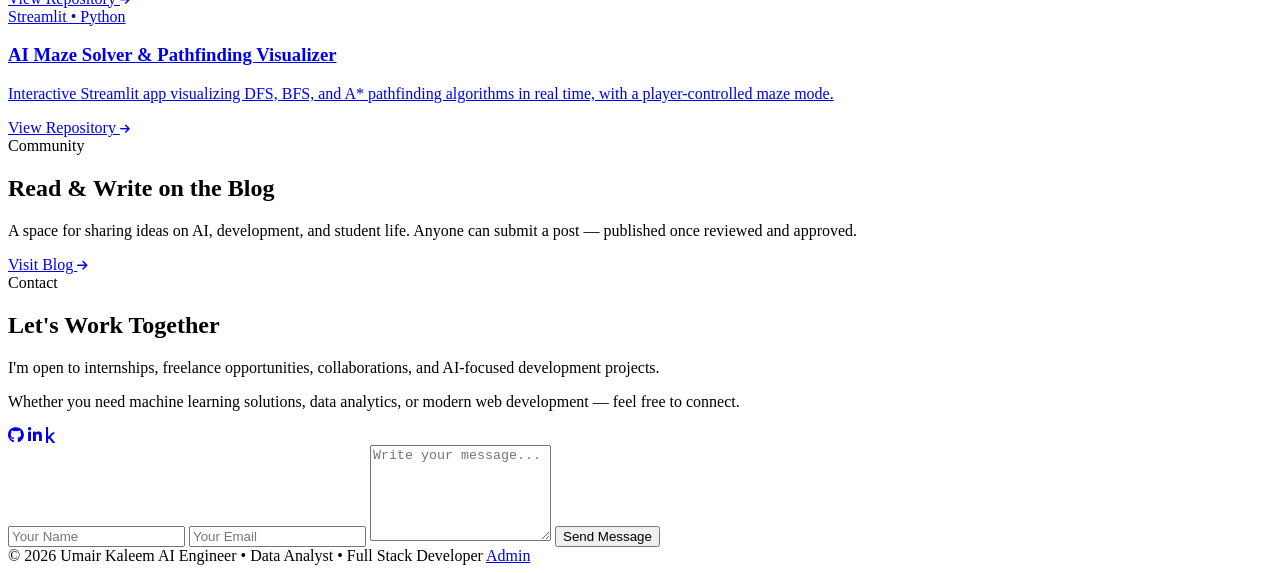
==== commit 4170f669: "Update print statement from 'Hello' to 'Goodbye'" ====
--- a/index.html
+++ b/index.html
@@ -6,593 +6,28 @@
     <meta charset="UTF-8" />
     <meta name="viewport" content="width=device-width, initial-scale=1.0"/>
 
-    <title>Umair Kaleem | Data Analyst |  AI & ML Enthusiast </title>
+    <title>Umair Kaleem | AI Engineer & Data Analyst</title>
 
     <meta name="title" content="Umair Kaleem — AI & ML Engineer">
-    <meta name="title" content="Umair — AI & ML Engineer">
-    <meta name="title" content="Umair K — AI & ML Engineer">
-    <meta name="title" content="Kaleem — AI & ML Engineer">
-    <meta name="description" content="Umair Kaleem is an Artificial Intelligence student, Machine Learning Engineer, Data Analyst, and Full Stack Developer building AI-powered applications, predictive models, and modern web solutions in Pakistan."><meta name="description" content="BSAI Student and AI Enthusiast building intelligent systems in Islamabad, Pakistan.">
-    <meta name="keywords" content="Umair Kaleem, AI Engineer, Machine Learning Engineer, Data Analyst, Python Developer, Full Stack Developer, Artificial Intelligence Student, Data Science, SQL, Machine Learning Projects, Portfolio Website, Islamabad, Pakistan">
+    <meta name="description" content="Umair Kaleem is an Artificial Intelligence student, Machine Learning Engineer, Data Analyst, and Full Stack Developer building AI-powered applications, predictive models, and modern web solutions in Pakistan.">
+    <meta name="keywords" content="Umair Kaleem, AI Engineer, Machine Learning Engineer, Data Analyst, Python Developer, Full Stack Developer, Artificial Intelligence Student, Data Science, SQL, Machine Learning Projects, Portfolio Website, Pakistan">
     <meta name="author" content="Umair Kaleem">
 
     <meta property="og:type" content="website">
     <meta property="og:url" content="https://umairkaleem.github.io/">
     <meta property="og:title" content="Umair Kaleem — AI & ML Engineer">
-    <meta property="og:description" content="Artificial Intelligence student, Machine Learning Engineer, and Data Analyst building intelligent systems and scalable software solutions.">    <meta property="og:image" content="https://umairkaleem.github.io/meta-image.png">
-
-
-<meta name="twitter:card" content="summary_large_image">
-<meta name="twitter:title" content="Umair Kaleem — AI & ML Engineer">
-<meta name="twitter:description" content="Machine Learning Engineer, Data Analyst and Full Stack Developer building AI-powered solutions.">
-<meta name="twitter:image" content="https://umairkaleem.github.io/meta-image.png">
-    
-    
+    <meta property="og:description" content="Artificial Intelligence student, Machine Learning Engineer, and Data Analyst building intelligent systems and scalable software solutions.">
+
+    <link rel="canonical" href="https://umairkaleem.github.io/">
+
     <link rel="preconnect" href="https://fonts.googleapis.com">
     <link rel="preconnect" href="https://fonts.gstatic.com" crossorigin>
-    <link rel="canonical" href="https://umairkaleem.github.io/">
-
-    <link href="https://fonts.googleapis.com/css2?family=Syne:wght@400;700;800&family=DM+Mono:wght@400;500&display=swap" rel="stylesheet">
+    <link href="https://fonts.googleapis.com/css2?family=Space+Grotesk:wght@400;500;600;700&family=DM+Mono:wght@400;500&display=swap" rel="stylesheet">
 
     <link rel="stylesheet" href="https://cdnjs.cloudflare.com/ajax/libs/font-awesome/6.4.0/css/all.min.css">
 
-    <style>
-
-        *{
-            margin:0;
-            padding:0;
-            box-sizing:border-box;
-        }
-
-        :root{
-            --bg:#06070d;
-            --surface:#10131c;
-            --surface2:#151926;
-            --border:#20263a;
-            --text:#f5f7ff;
-            --muted:#8d93a8;
-            --accent:#00ffe0;
-            --accent2:#7c5cff;
-        }
-
-        html{
-            scroll-behavior:smooth;
-        }
-
-        body{
-            background:var(--bg);
-            color:var(--text);
-            font-family:'DM Mono', monospace;
-            overflow-x:hidden;
-            line-height:1.7;
-        }
-
-        body::before{
-            content:'';
-            position:fixed;
-            inset:0;
-            background:
-            linear-gradient(rgba(255,255,255,0.03) 1px, transparent 1px),
-            linear-gradient(90deg, rgba(255,255,255,0.03) 1px, transparent 1px);
-            background-size:60px 60px;
-            pointer-events:none;
-            z-index:-1;
-        }
-
-        a{
-            text-decoration:none;
-        }
-
-        img{
-            max-width:100%;
-        }
-
-        /* HEADER */
-
-        header{
-            width:100%;
-            position:sticky;
-            top:0;
-            z-index:999;
-            backdrop-filter:blur(12px);
-            background:rgba(6,7,13,0.75);
-            border-bottom:1px solid rgba(255,255,255,0.05);
-
-            display:flex;
-            justify-content:space-between;
-            align-items:center;
-
-            padding:1.5rem 8%;
-        }
-
-        .logo{
-            font-family:'Syne', sans-serif;
-            font-size:1.3rem;
-            font-weight:800;
-            color:var(--accent);
-            letter-spacing:2px;
-        }
-
-        nav{
-            display:flex;
-            gap:2rem;
-            align-items:center;
-        }
-
-        nav a{
-            color:var(--muted);
-            font-size:0.82rem;
-            letter-spacing:1px;
-            transition:0.3s;
-        }
-
-        nav a:hover{
-            color:var(--accent);
-        }
-
-        /* HERO */
-
-        .hero{
-            min-height:100vh;
-            display:flex;
-            align-items:center;
-            justify-content:center;
-            padding:6rem 8%;
-        }
-
-        .hero-content{
-            display:grid;
-            grid-template-columns:320px 1fr;
-            align-items:center;
-            gap:5rem;
-            width:100%;
-            max-width:1300px;
-        }
-
-        .hero-image-wrapper{
-            position:relative;
-        }
-
-        .hero-image{
-            width:320px;
-            height:320px;
-            border-radius:30px;
-            object-fit:cover;
-            border:1px solid rgba(255,255,255,0.08);
-            box-shadow:
-            0 0 0 1px rgba(255,255,255,0.04),
-            0 30px 80px rgba(0,255,224,0.12);
-        }
-
-        .hero-image-wrapper::after{
-            content:'';
-            position:absolute;
-            inset:-15px;
-            border:1px solid rgba(0,255,224,0.2);
-            border-radius:40px;
-            z-index:-1;
-        }
-
-        .hero-tag{
-            display:inline-flex;
-            align-items:center;
-            gap:0.6rem;
-            padding:0.55rem 1rem;
-            background:rgba(0,255,224,0.08);
-            border:1px solid rgba(0,255,224,0.18);
-            color:var(--accent);
-            border-radius:999px;
-            font-size:0.72rem;
-            margin-bottom:1.5rem;
-        }
-
-        .hero-title{
-            font-family:'Syne', sans-serif;
-            font-size:clamp(3rem, 8vw, 6rem);
-            line-height:0.95;
-            margin-bottom:1.8rem;
-            letter-spacing:-4px;
-        }
-
-        .hero-title span{
-            color:transparent;
-            -webkit-text-stroke:1px white;
-        }
-
-        .hero-desc{
-            color:var(--muted);
-            max-width:720px;
-            font-size:1rem;
-            margin-bottom:2.5rem;
-        }
-
-        .hero-desc strong{
-            color:var(--text);
-        }
-
-        .hero-buttons{
-            display:flex;
-            gap:1rem;
-            flex-wrap:wrap;
-            margin-bottom:2.5rem;
-        }
-
-        .btn{
-            padding:1rem 1.8rem;
-            border-radius:14px;
-            font-size:0.82rem;
-            transition:0.3s;
-            letter-spacing:1px;
-            border:1px solid transparent;
-        }
-
-        .btn-primary{
-            background:var(--accent);
-            color:#000;
-            font-weight:700;
-        }
-
-        .btn-primary:hover{
-            transform:translateY(-3px);
-            box-shadow:0 15px 30px rgba(0,255,224,0.2);
-        }
-
-        .btn-secondary{
-            border:1px solid var(--border);
-            color:var(--text);
-            background:var(--surface);
-        }
-
-        .btn-secondary:hover{
-            border-color:var(--accent);
-            color:var(--accent);
-        }
-
-        .socials{
-            display:flex;
-            gap:1rem;
-        }
-
-        .socials a{
-            width:50px;
-            height:50px;
-            border-radius:14px;
-            background:var(--surface);
-            border:1px solid var(--border);
-            display:flex;
-            align-items:center;
-            justify-content:center;
-            color:var(--muted);
-            transition:0.3s;
-            font-size:1.1rem;
-        }
-
-        .socials a:hover{
-            color:var(--accent);
-            transform:translateY(-4px);
-            border-color:rgba(0,255,224,0.3);
-        }
-
-        /* SECTION */
-
-        .section{
-            padding:7rem 8%;
-        }
-
-        .section-header{
-            margin-bottom:4rem;
-        }
-
-        .section-tag{
-            color:var(--accent);
-            text-transform:uppercase;
-            letter-spacing:2px;
-            font-size:0.75rem;
-            margin-bottom:1rem;
-        }
-
-        .section-title{
-            font-family:'Syne', sans-serif;
-            font-size:clamp(2rem, 5vw, 3.5rem);
-            margin-bottom:1rem;
-        }
-
-        .section-sub{
-            color:var(--muted);
-            max-width:750px;
-        }
-
-        /* ABOUT */
-
-        .about-grid{
-            display:grid;
-            grid-template-columns:1.1fr 0.9fr;
-            gap:4rem;
-        }
-
-        .about-card{
-            background:var(--surface);
-            border:1px solid var(--border);
-            padding:2rem;
-            border-radius:24px;
-        }
-
-        .about-card p{
-            color:var(--muted);
-            margin-bottom:1.5rem;
-        }
-
-        .about-card strong{
-            color:var(--text);
-        }
-
-        /* SKILLS */
-
-        .skills{
-            display:flex;
-            flex-direction:column;
-            gap:1.4rem;
-        }
-
-        .skill{
-            display:flex;
-            flex-direction:column;
-            gap:0.7rem;
-        }
-
-        .skill-top{
-            display:flex;
-            justify-content:space-between;
-            color:var(--muted);
-            font-size:0.82rem;
-        }
-
-        .skill-bar{
-            height:10px;
-            background:#1a1f30;
-            border-radius:999px;
-            overflow:hidden;
-        }
-
-        .skill-fill{
-            height:100%;
-            border-radius:999px;
-            background:linear-gradient(90deg, var(--accent), var(--accent2));
-        }
-
-        /* STATS */
-
-        .stats{
-            display:grid;
-            grid-template-columns:repeat(4,1fr);
-            gap:1.5rem;
-            margin-top:3rem;
-        }
-
-        .stat-card{
-            background:var(--surface);
-            border:1px solid var(--border);
-            padding:2rem;
-            border-radius:24px;
-            text-align:center;
-        }
-
-        .stat-number{
-            font-family:'Syne', sans-serif;
-            font-size:2.2rem;
-            color:var(--accent);
-        }
-
-        .stat-text{
-            color:var(--muted);
-            font-size:0.8rem;
-            margin-top:0.5rem;
-        }
-
-        /* PROJECTS */
-
-        .projects-grid{
-            display:grid;
-            grid-template-columns:repeat(auto-fit,minmax(320px,1fr));
-            gap:2rem;
-        }
-
-        .project-card{
-            background:var(--surface);
-            border:1px solid var(--border);
-            border-radius:24px;
-            padding:2rem;
-            transition:0.35s;
-            position:relative;
-            overflow:hidden;
-        }
-
-        .project-card:hover{
-            transform:translateY(-10px);
-            border-color:rgba(0,255,224,0.3);
-            box-shadow:0 20px 40px rgba(0,0,0,0.3);
-        }
-
-        .project-card::before{
-            content:'';
-            position:absolute;
-            top:0;
-            left:0;
-            width:100%;
-            height:4px;
-            background:linear-gradient(90deg,var(--accent),var(--accent2));
-        }
-
-        .project-tech{
-            color:var(--accent);
-            font-size:0.72rem;
-            margin-bottom:1rem;
-            letter-spacing:1px;
-            text-transform:uppercase;
-        }
-
-        .project-title{
-            font-family:'Syne', sans-serif;
-            font-size:1.4rem;
-            margin-bottom:1rem;
-            color:var(--text);
-        }
-
-        .project-desc{
-            color:var(--muted);
-            margin-bottom:1.7rem;
-            font-size:0.9rem;
-        }
-
-        .project-link{
-            color:var(--accent);
-            font-size:0.82rem;
-        }
-
-        /* CONTACT */
-
-        .contact-box{
-            background:var(--surface);
-            border:1px solid var(--border);
-            border-radius:28px;
-            padding:3rem;
-        }
-
-        .contact-grid{
-            display:grid;
-            grid-template-columns:1fr 1fr;
-            gap:3rem;
-        }
-
-        .contact-info p{
-            color:var(--muted);
-            margin-bottom:1.5rem;
-        }
-
-        form{
-            display:flex;
-            flex-direction:column;
-            gap:1rem;
-        }
-
-        input,
-        textarea{
-            background:#0c1018;
-            border:1px solid var(--border);
-            color:var(--text);
-            padding:1rem;
-            border-radius:14px;
-            font-family:'DM Mono', monospace;
-            resize:none;
-            outline:none;
-            transition:0.3s;
-        }
-
-        input:focus,
-        textarea:focus{
-            border-color:var(--accent);
-        }
-
-        button{
-            border:none;
-            cursor:pointer;
-        }
-
-        /* FOOTER */
-
-        footer{
-            padding:2rem 8%;
-            border-top:1px solid rgba(255,255,255,0.05);
-
-            display:flex;
-            justify-content:space-between;
-            align-items:center;
-
-            color:var(--muted);
-            font-size:0.8rem;
-        }
-
-        .footer-name{
-            color:var(--accent);
-        }
-        .hero-availability{
-    color:var(--accent);
-    font-size:0.9rem;
-    margin-bottom:2rem;
-    font-weight:500;
-}
-
-        /* ANIMATION */
-
-        .fade-up{
-            opacity:0;
-            transform:translateY(30px);
-            transition:0.8s ease;
-        }
-
-        .fade-up.active{
-            opacity:1;
-            transform:translateY(0);
-        }
-
-        /* MOBILE */
-
-        @media(max-width:980px){
-
-            .hero-content,
-            .about-grid,
-            .contact-grid{
-                grid-template-columns:1fr;
-            }
-
-            .hero{
-                padding-top:8rem;
-            }
-
-            .hero-image{
-                width:100%;
-                max-width:340px;
-                height:auto;
-                aspect-ratio:1/1;
-            }
-
-            .stats{
-                grid-template-columns:repeat(2,1fr);
-            }
-
-            footer{
-                flex-direction:column;
-                gap:1rem;
-                text-align:center;
-            }
-        }
-
-        @media(max-width:600px){
-
-            header{
-                padding:1.2rem 5%;
-            }
-
-            nav{
-                display:none;
-            }
-
-            .section,
-            .hero{
-                padding-left:5%;
-                padding-right:5%;
-            }
-
-            .stats{
-                grid-template-columns:1fr;
-            }
-
-            .hero-title{
-                letter-spacing:-2px;
-            }
-        }
-
-    </style>
+    <link rel="stylesheet" href="style.css">
+
 <script type="application/ld+json">
 {
   "@context":"https://schema.org",
@@ -624,108 +59,72 @@
     <!-- HEADER -->
 
     <header>
-
-        <a href="#" class="logo">UK/</a>
-
-        <nav>
-            <a href="#about">About</a>
-            <a href="#projects">Projects</a>
-            <a href="#contact">Contact</a>
-            <a href="https://github.com/umairkaleem" target="_blank">GitHub ↗</a>
-            <a href="Umair-Kaleem-Resume.pdf"
-   download
-   class="btn btn-primary">
-
-   <i class="fas fa-file-download"></i>
-   Download Resume
-
-</a>
-            
-        </nav>
-
+        <div class="header-inner glass">
+
+            <nav class="nav-left">
+                <a href="#about">About</a>
+                <a href="#projects">Projects</a>
+                <a href="blog.html">Blog</a>
+            </nav>
+
+            <nav class="nav-right">
+                <a href="https://github.com/umairkaleem" target="_blank">GitHub ↗</a>
+                <a href="Umair-Kaleem-Resume.pdf" download class="btn btn-primary">
+                    <i class="fas fa-file-download"></i>
+                    Resume
+                </a>
+            </nav>
+
+        </div>
     </header>
 
     <!-- HERO -->
-<!-- <h1>Umair Kaleem — AI & ML Engineer</h1>
-
-<h2>About Me</h2>
-
-<h2>Technical Skills</h2>
-
-<h2>Featured Projects</h2>
-
-    <h3>Instagram Reach Prediction Model</h3>
-    <h3>Fighter Jet Arcade Shooter</h3>
-    <h3>E-Commerce Management System</h3>
-
-<h2>Contact</h2> -->
+
     <section class="hero">
 
         <div class="hero-content fade-up">
 
-            <div class="hero-image-wrapper">
+            <div class="hero-image-wrapper glass">
+                <div class="hero-image-glow"></div>
                 <img src="umair.jpeg" alt="Umair Kaleem" class="hero-image">
             </div>
 
             <div>
 
-                <div class="hero-tag">
+                <div class="hero-tag glass">
+                    <span class="pulse"></span>
                     Data Analyst • AI & ML Enthusiast • Full Stack Developer • BSAI Student
                 </div>
 
                 <h1 class="hero-title">
-                    Umair.<br>
-                    <span>Kaleem</span>
+                    Umair<br>
+                    <span class="grad">Kaleem.</span>
                 </h1>
 
                 <p class="hero-desc">
-
                     Hi, I'm <strong>Umair Kaleem</strong> — an Artificial Intelligence student passionate about Machine Learning, Data Analytics, and scalable software systems.
-
                     I specialize in building intelligent applications using Python, SQL, C++, PHP, and modern web technologies. My focus is creating impactful digital solutions through clean architecture, automation, and data-driven engineering.
-
                 </p>
 
                 <div class="hero-buttons">
-
-                    <a href="https://github.com/umairkaleem" target="_blank" class="btn btn-primary">
-                        View GitHub
-                    </a>
-
-                    <a href="https://www.linkedin.com/in/umair-kaleem-918386326/" target="_blank" class="btn btn-secondary">
-                        LinkedIn
-                    </a>
-
-                    <a href="#projects" class="btn btn-secondary">
-                        Explore Projects
-                    </a>
-
+                    <a href="https://github.com/umairkaleem" target="_blank" class="btn btn-primary">View GitHub</a>
+                    <a href="https://www.linkedin.com/in/umair-kaleem-918386326/" target="_blank" class="btn btn-secondary glass">LinkedIn</a>
+                    <a href="#projects" class="btn btn-secondary glass">Explore Projects</a>
                 </div>
 
                 <div class="socials">
-
-                    <a href="https://linkedin.com/in/umair-kaleem-918386326/" target="_blank">
-                        <i class="fab fa-linkedin-in"></i>
-                    </a>
-
-                    <a href="https://github.com/umairkaleem" target="_blank">
-                        <i class="fab fa-github"></i>
-                    </a>
-
-                    <a href="https://www.instagram.com/umair._.kaleem/" target="_blank">
-                        <i class="fab fa-instagram"></i>
-                    </a>
-
-                    <a href="https://www.kaggle.com/umairkaleem" target="_blank">
-                        <i class="fab fa-kaggle"></i>
-                    </a>
-
-                </div>
-      <p class="hero-availability">
+                    <a href="https://linkedin.com/in/umair-kaleem-918386326/" target="_blank" class="glass"><i class="fab fa-linkedin-in"></i></a>
+                    <a href="https://github.com/umairkaleem" target="_blank" class="glass"><i class="fab fa-github"></i></a>
+                    <a href="https://www.instagram.com/umair._.kaleem/" target="_blank" class="glass"><i class="fab fa-instagram"></i></a>
+                    <a href="https://www.kaggle.com/umairkaleem" target="_blank" class="glass"><i class="fab fa-kaggle"></i></a>
+                </div>
+
+                <p class="hero-availability">
+                    <i class="fas fa-circle" style="font-size:6px;color:var(--accent3);"></i>
                     Available for Internships • Freelance Projects • AI Collaborations
-</p>
-            </div>
-      
+                </p>
+
+            </div>
 
         </div>
 
@@ -736,236 +135,137 @@
     <section class="section" id="about">
 
         <div class="section-header fade-up">
-
             <div class="section-tag">About Me</div>
-
-            <h2 class="section-title">
-                Building Intelligent Digital Experiences
-            </h2>
-
-            <p class="section-sub">
-                Passionate about artificial intelligence, data-driven systems,
-                and scalable software engineering solutions.
-            </p>
-
+            <h2 class="section-title">Building Intelligent Digital Experiences</h2>
+            <p class="section-sub">Passionate about artificial intelligence, data-driven systems, and scalable software engineering solutions.</p>
         </div>
 
         <div class="about-grid">
 
-            <div class="about-card fade-up">
-
-                <p>
-
-                    I am an Artificial Intelligence student focused on solving real-world problems through machine learning, automation, and modern software systems.
-
+            <div class="about-card glass fade-up">
+                <p>I am an Artificial Intelligence student focused on solving real-world problems through machine learning, automation, and modern software systems.</p>
+                <p>My experience includes <strong>Data Analysis</strong>, <strong>Machine Learning</strong>, <strong>Web Development</strong>, and <strong>Software Engineering</strong>. I enjoy building systems that combine intelligent algorithms with practical user experiences.</p>
+                <p>Beyond academics, I actively work on personal projects involving predictive analytics, full-stack applications, and AI-powered solutions while continuously improving my development workflow and engineering mindset.</p>
+                <p>Studying at <strong>Sir Syed CASE Institute of Technology</strong> as part of the BSAI program, I'm building toward a career where I can apply machine learning to genuinely useful products, not just academic exercises.</p>
+            </div>
+
+            <div class="about-card glass fade-up">
+                <div class="skills">
+
+                    <div class="skill">
+                        <div class="skill-top"><span>Python & Machine Learning</span><span>90%</span></div>
+                        <div class="skill-bar"><div class="skill-fill" data-width="90%"></div></div>
+                    </div>
+
+                    <div class="skill">
+                        <div class="skill-top"><span>Data Analytics & SQL</span><span>85%</span></div>
+                        <div class="skill-bar"><div class="skill-fill" data-width="85%"></div></div>
+                    </div>
+
+                    <div class="skill">
+                        <div class="skill-top"><span>C++ & Problem Solving</span><span>80%</span></div>
+                        <div class="skill-bar"><div class="skill-fill" data-width="80%"></div></div>
+                    </div>
+
+                    <div class="skill">
+                        <div class="skill-top"><span>Web Development</span><span>82%</span></div>
+                        <div class="skill-bar"><div class="skill-fill" data-width="82%"></div></div>
+                    </div>
+
+                    <div class="skill">
+                        <div class="skill-top"><span>Git & Development Workflow</span><span>88%</span></div>
+                        <div class="skill-bar"><div class="skill-fill" data-width="88%"></div></div>
+                    </div>
+
+                </div>
+            </div>
+
+        </div>
+
+        <div class="stats fade-up">
+            <div class="stat-card glass"><div class="stat-number">10+</div><div class="stat-text">Projects Built</div></div>
+            <div class="stat-card glass"><div class="stat-number">5+</div><div class="stat-text">Technologies</div></div>
+            <div class="stat-card glass"><div class="stat-number">AI</div><div class="stat-text">Specialization</div></div>
+            <div class="stat-card glass"><div class="stat-number">PK</div><div class="stat-text">Based in Pakistan</div></div>
+        </div>
+
+    </section>
+
+    <!-- PROJECTS -->
+
+    <section class="section" id="projects">
+
+        <div class="section-header fade-up">
+            <div class="section-tag">Portfolio</div>
+            <h2 class="section-title">All Projects</h2>
+            <p class="section-sub">Everything I've built, from machine learning models to full-stack web systems and desktop applications.</p>
+        </div>
+
+        <div class="projects-grid">
+
+            <a href="https://github.com/umairkaleem/instagram_impressions_model" target="_blank" class="project-card glass fade-up">
+                <div class="project-tech">Python • Machine Learning</div>
+                <h3 class="project-title">Instagram Reach Prediction Model</h3>
+                <p class="project-desc">Machine learning model for predicting Instagram post reach using engagement analytics and social performance metrics.</p>
+                <span class="project-link">View Repository <i class="fas fa-arrow-right" style="font-size:0.7rem;"></i></span>
+            </a>
+
+            <a href="https://github.com/umairkaleem/E-commerce-webpage-for-small-stores" target="_blank" class="project-card glass fade-up">
+                <div class="project-tech">PHP • SQL • Full Stack</div>
+                <h3 class="project-title">One Dollar Shop — E-Commerce System</h3>
+                <p class="project-desc">Full-stack e-commerce platform for small stores with admin dashboard, payment account management, cart, and checkout flow.</p>
+                <span class="project-link">View Repository <i class="fas fa-arrow-right" style="font-size:0.7rem;"></i></span>
+            </a>
+
+            <a href="https://github.com/umairkaleem/fighterJetShootingGame" target="_blank" class="project-card glass fade-up">
+                <div class="project-tech">C# • Windows Forms</div>
+                <h3 class="project-title">Fighter Jet Arcade Shooter</h3>
+                <p class="project-desc">Desktop arcade shooting game developed in C# featuring enemy AI, collision detection, score tracking, and dynamic gameplay.</p>
+                <span class="project-link">View Repository <i class="fas fa-arrow-right" style="font-size:0.7rem;"></i></span>
+            </a>
+
+            <a href="https://github.com/umairkaleem/1st-samester-project" target="_blank" class="project-card glass fade-up">
+                <div class="project-tech">C++ • Console App</div>
+                <h3 class="project-title">Shopping Mall Management System</h3>
+                <p class="project-desc">Console-based mall management system covering parking, store directory, shopping calculator, food court, and billing — built with core C++ logic.</p>
+                <span class="project-link">View Repository <i class="fas fa-arrow-right" style="font-size:0.7rem;"></i></span>
+            </a>
+
+            <a href="https://github.com/umairkaleem/Python_learning" target="_blank" class="project-card glass fade-up">
+                <div class="project-tech">Python • AI Algorithms</div>
+                <h3 class="project-title">Python & AI Algorithms Lab</h3>
+                <p class="project-desc">A structured collection covering A* search, BFS/DFS, Minimax with Alpha-Beta pruning, graph algorithms, and core Python fundamentals.</p>
+                <span class="project-link">View Repository <i class="fas fa-arrow-right" style="font-size:0.7rem;"></i></span>
+            </a>
+
+            <a href="https://github.com/umairkaleem" target="_blank" class="project-card glass fade-up">
+                <div class="project-tech">Streamlit • Python</div>
+                <h3 class="project-title">AI Maze Solver & Pathfinding Visualizer</h3>
+                <p class="project-desc">Interactive Streamlit app visualizing DFS, BFS, and A* pathfinding algorithms in real time, with a player-controlled maze mode.</p>
+                <span class="project-link">View Repository <i class="fas fa-arrow-right" style="font-size:0.7rem;"></i></span>
+            </a>
+
+        </div>
+
+    </section>
+
+    <!-- BLOG TEASER -->
+
+    <section class="section" id="blog-teaser">
+
+        <div class="blog-teaser-box glass fade-up">
+
+            <div class="blog-teaser-text">
+                <div class="section-tag">Community</div>
+                <h2 class="section-title">Read & Write on the Blog</h2>
+                <p class="section-sub">
+                    A space for sharing ideas on AI, development, and student life.
+                    Anyone can submit a post — published once reviewed and approved.
                 </p>
-
-                <p>
-
-                    My experience includes <strong>Data Analysis</strong>, <strong>Machine Learning</strong>, <strong>Web Development</strong>, and <strong>Software Engineering</strong>. I enjoy building systems that combine intelligent algorithms with practical user experiences.
-
-                </p>
-
-                <p>
-
-                    Beyond academics, I actively work on personal projects involving predictive analytics, full-stack applications, and AI-powered solutions while continuously improving my development workflow and engineering mindset.
-
-                </p>
-
-            </div>
-
-            <div class="about-card fade-up">
-
-                <div class="skills">
-
-                    <div class="skill">
-
-                        <div class="skill-top">
-                            <span>Python & Machine Learning</span>
-                            <span>90%</span>
-                        </div>
-
-                        <div class="skill-bar">
-                            <div class="skill-fill" style="width:90%"></div>
-                        </div>
-
-                    </div>
-
-                    <div class="skill">
-
-                        <div class="skill-top">
-                            <span>Data Analytics & SQL</span>
-                            <span>85%</span>
-                        </div>
-
-                        <div class="skill-bar">
-                            <div class="skill-fill" style="width:85%"></div>
-                        </div>
-
-                    </div>
-
-                    <div class="skill">
-
-                        <div class="skill-top">
-                            <span>C++ & Problem Solving</span>
-                            <span>80%</span>
-                        </div>
-
-                        <div class="skill-bar">
-                            <div class="skill-fill" style="width:80%"></div>
-                        </div>
-
-                    </div>
-
-                    <div class="skill">
-
-                        <div class="skill-top">
-                            <span>Web Development</span>
-                            <span>82%</span>
-                        </div>
-
-                        <div class="skill-bar">
-                            <div class="skill-fill" style="width:82%"></div>
-                        </div>
-
-                    </div>
-
-                    <div class="skill">
-
-                        <div class="skill-top">
-                            <span>Git & Development Workflow</span>
-                            <span>88%</span>
-                        </div>
-
-                        <div class="skill-bar">
-                            <div class="skill-fill" style="width:88%"></div>
-                        </div>
-
-                    </div>
-
-                </div>
-
-            </div>
-
-        </div>
-
-        <div class="stats fade-up">
-
-            <div class="stat-card">
-                <div class="stat-number">10+</div>
-                <div class="stat-text">Projects Built</div>
-            </div>
-
-            <div class="stat-card">
-                <div class="stat-number">5+</div>
-                <div class="stat-text">Technologies</div>
-            </div>
-
-            <div class="stat-card">
-                <div class="stat-number">AI</div>
-                <div class="stat-text">Specialization</div>
-            </div>
-
-            <div class="stat-card">
-                <div class="stat-number">PK</div>
-                <div class="stat-text">Based in Pakistan</div>
-            </div>
-
-        </div>
-
-    </section>
-
-    <!-- PROJECTS -->
-
-    <section class="section" id="projects">
-
-        <div class="section-header fade-up">
-
-            <div class="section-tag">Portfolio</div>
-
-            <h2 class="section-title">
-                Featured Projects
-            </h2>
-
-            <p class="section-sub">
-                A selection of projects focused on machine learning,
-                desktop applications, and scalable web solutions.
-            </p>
-
-        </div>
-
-        <div class="projects-grid">
-
-            <a href="https://github.com/umairkaleem/instagram_impressions_model"
-               target="_blank"
-               class="project-card fade-up">
-
-                <div class="project-tech">
-                    Python • Machine Learning
-                </div>
-
-                <h3 class="project-title">
-                    Instagram Reach Prediction Model
-                </h3>
-
-                <p class="project-desc">
-
-                    Machine learning model for predicting Instagram post reach using engagement analytics and social performance metrics.
-
-                </p>
-
-                <span class="project-link">
-                    View Repository →
-                </span>
-
-            </a>
-
-            <a href="https://github.com/umairkaleem/fighterJetShootingGame"
-               target="_blank"
-               class="project-card fade-up">
-
-                <div class="project-tech">
-                    C# • Windows Forms
-                </div>
-
-                <h3 class="project-title">
-                    Fighter Jet Arcade Shooter
-                </h3>
-
-                <p class="project-desc">
-
-                    Desktop arcade shooting game developed in C# featuring enemy AI, collision detection, score tracking, and dynamic gameplay.
-
-                </p>
-
-                <span class="project-link">
-                    View Repository →
-                </span>
-
-            </a>
-
-            <a href="https://github.com/umairkaleem/E-commerce-webpage-for-small-stores"
-               target="_blank"
-               class="project-card fade-up">
-
-                <div class="project-tech">
-                    PHP • SQL • Full Stack
-                </div>
-
-                <h3 class="project-title">
-                    E-Commerce Management System
-                </h3>
-
-                <p class="project-desc">
-
-                    Full-stack e-commerce platform for small businesses with inventory handling, order management, and database integration.
-
-                </p>
-
-                <span class="project-link">
-                    View Repository →
-                </span>
-
+            </div>
+
+            <a href="blog.html" class="btn btn-primary">
+                Visit Blog <i class="fas fa-arrow-right" style="font-size:0.75rem;"></i>
             </a>
 
         </div>
@@ -976,81 +276,29 @@
 
     <section class="section" id="contact">
 
-        <div class="contact-box fade-up">
+        <div class="contact-box glass fade-up">
 
             <div class="contact-grid">
 
                 <div class="contact-info">
-
-                    <div class="section-tag">
-                        Contact
-                    </div>
-
-                    <h2 class="section-title">
-                        Let's Work Together
-                    </h2>
-
-                    <p>
-
-                        I'm open to internships, freelance opportunities,
-                        collaborations, and AI-focused development projects.
-
-                    </p>
-
-                    <p>
-
-                        Whether you need machine learning solutions,
-                        data analytics, or modern web development —
-                        feel free to connect.
-
-                    </p>
+                    <div class="section-tag">Contact</div>
+                    <h2 class="section-title">Let's Work Together</h2>
+                    <p>I'm open to internships, freelance opportunities, collaborations, and AI-focused development projects.</p>
+                    <p>Whether you need machine learning solutions, data analytics, or modern web development — feel free to connect.</p>
 
                     <div class="socials">
-
-                        <a href="https://github.com/umairkaleem" target="_blank">
-                            <i class="fab fa-github"></i>
-                        </a>
-
-                        <a href="https://linkedin.com/in/umair-kaleem-918386326/" target="_blank">
-                            <i class="fab fa-linkedin-in"></i>
-                        </a>
-
-                        <a href="https://www.kaggle.com/umairkaleem" target="_blank">
-                            <i class="fab fa-kaggle"></i>
-                        </a>
-
-                    </div>
-
-                </div>
-
-               <form
-                    action="https://api.web3forms.com/submit"
-                     method="POST">
-
-                    <input type="hidden"
-                           name="access_key"
-                           value="80ad74d9-eb8b-439f-8fec-044926c37650">
-
-                    <input type="text"
-                           name="name"
-                           placeholder="Your Name"
-                           required>
-
-                    <input type="email"
-                           name="email"
-                           placeholder="Your Email"
-                           required>
-
-                    <textarea name="message"
-                              rows="6"
-                              placeholder="Write your message..."
-                              required></textarea>
-                    
-
-                    <button type="submit" class="btn btn-primary">
-                        Send Message
-                    </button>
-
+                        <a href="https://github.com/umairkaleem" target="_blank" class="glass"><i class="fab fa-github"></i></a>
+                        <a href="https://linkedin.com/in/umair-kaleem-918386326/" target="_blank" class="glass"><i class="fab fa-linkedin-in"></i></a>
+                        <a href="https://www.kaggle.com/umairkaleem" target="_blank" class="glass"><i class="fab fa-kaggle"></i></a>
+                    </div>
+                </div>
+
+                <form action="https://api.web3forms.com/submit" method="POST">
+                    <input type="hidden" name="access_key" value="80ad74d9-eb8b-439f-8fec-044926c37650">
+                    <input type="text" name="name" placeholder="Your Name" required>
+                    <input type="email" name="email" placeholder="Your Email" required>
+                    <textarea name="message" rows="6" placeholder="Write your message..." required></textarea>
+                    <button type="submit" class="btn btn-primary">Send Message</button>
                 </form>
 
             </div>
@@ -1062,46 +310,27 @@
     <!-- FOOTER -->
 
     <footer>
-
-        <span>
-            © 2026 <span class="footer-name">Umair Kaleem</span>
-        </span>
-
-        <span>
-            AI Engineer • Data Analyst • Full Stack Developer
-        </span>
-
-        <span>
-            Built with HTML, CSS & JavaScript
-        </span>
-
+        <span>© 2026 <span class="footer-name">Umair Kaleem</span></span>
+        <span>AI Engineer • Data Analyst • Full Stack Developer</span>
+        <a href="admin.html" class="footer-admin-link">Admin</a>
     </footer>
 
-    <!-- SCRIPT -->
-
     <script>
 
         const observer = new IntersectionObserver((entries) => {
-
             entries.forEach((entry) => {
-
                 if(entry.isIntersecting){
                     entry.target.classList.add('active');
+                    const fills = entry.target.querySelectorAll('.skill-fill');
+                    fills.forEach((fill) => { fill.style.width = fill.getAttribute('data-width'); });
                 }
-
             });
-
-        }, {
-            threshold:0.1
-        });
-
-        document.querySelectorAll('.fade-up').forEach((el) => {
-            observer.observe(el);
-        });
+        }, { threshold:0.1 });
+
+        document.querySelectorAll('.fade-up').forEach((el) => { observer.observe(el); });
 
     </script>
 
 </body>
 
 </html>
-```
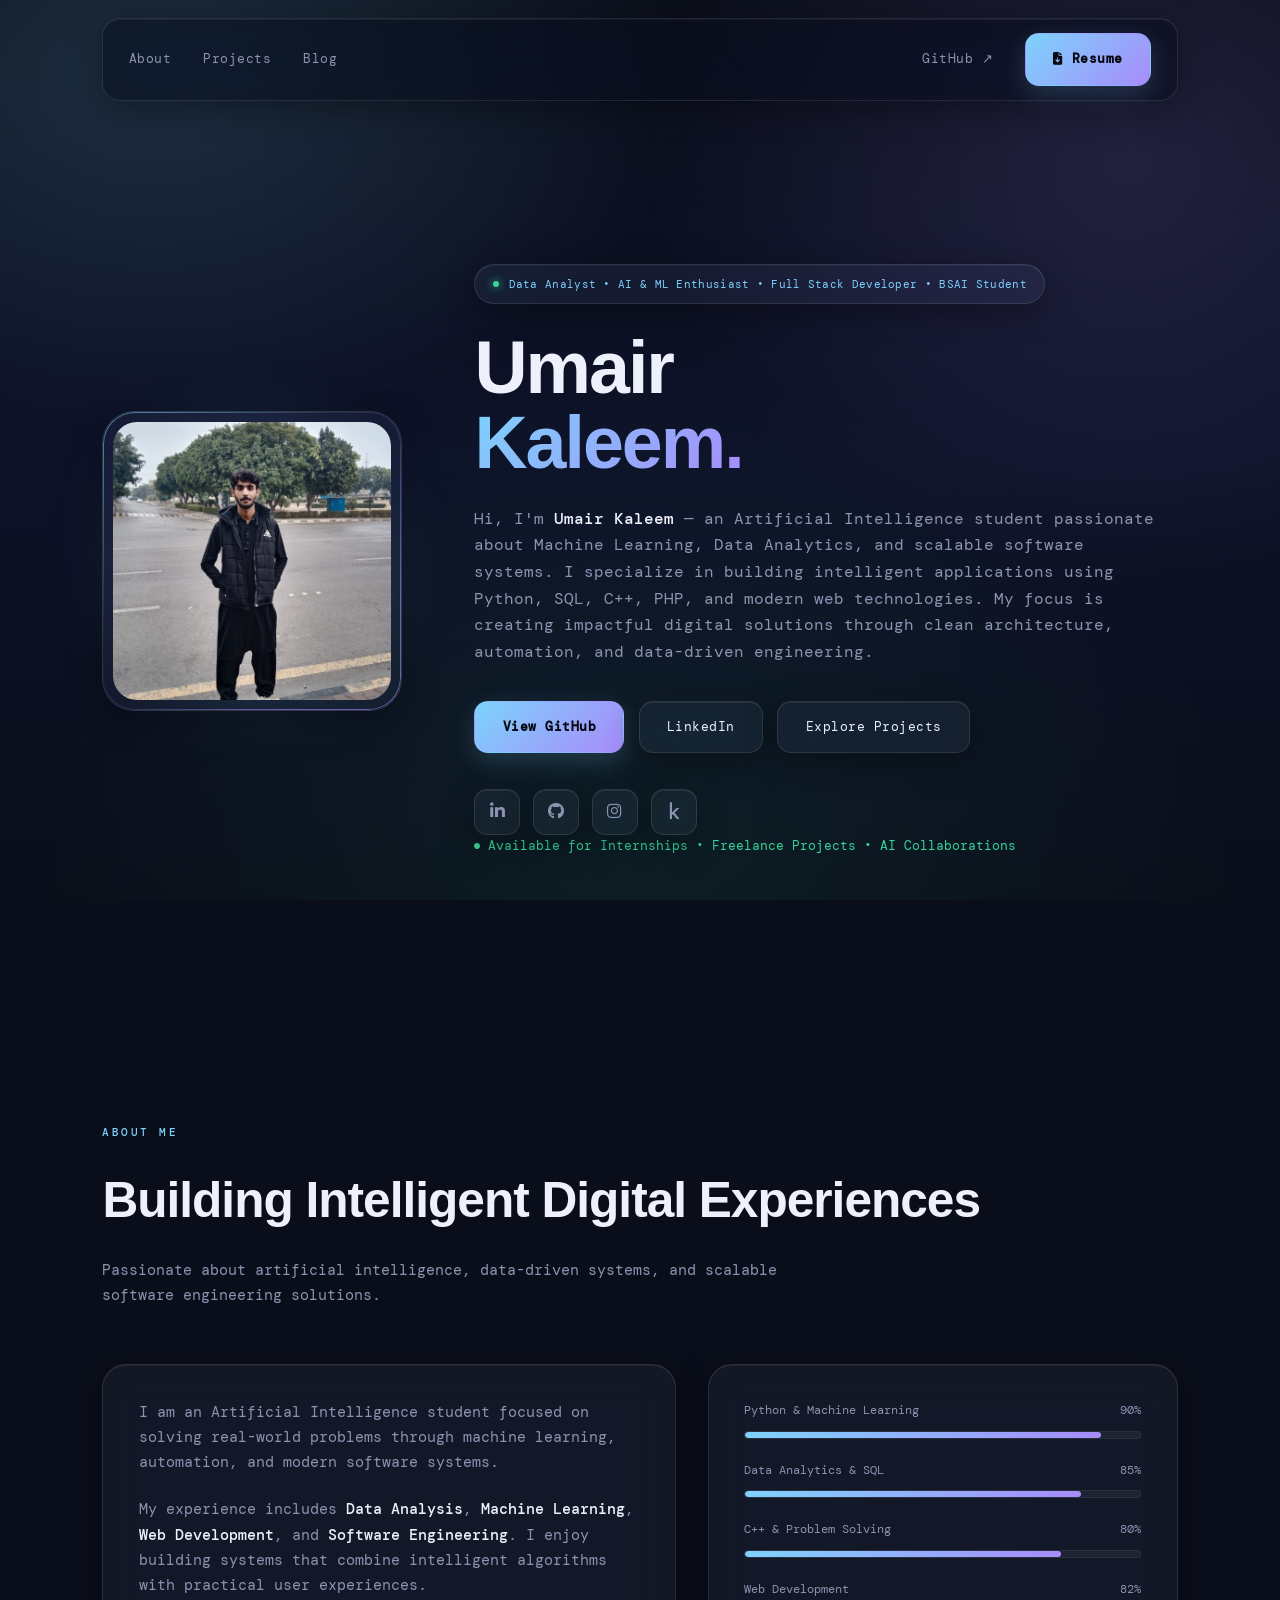
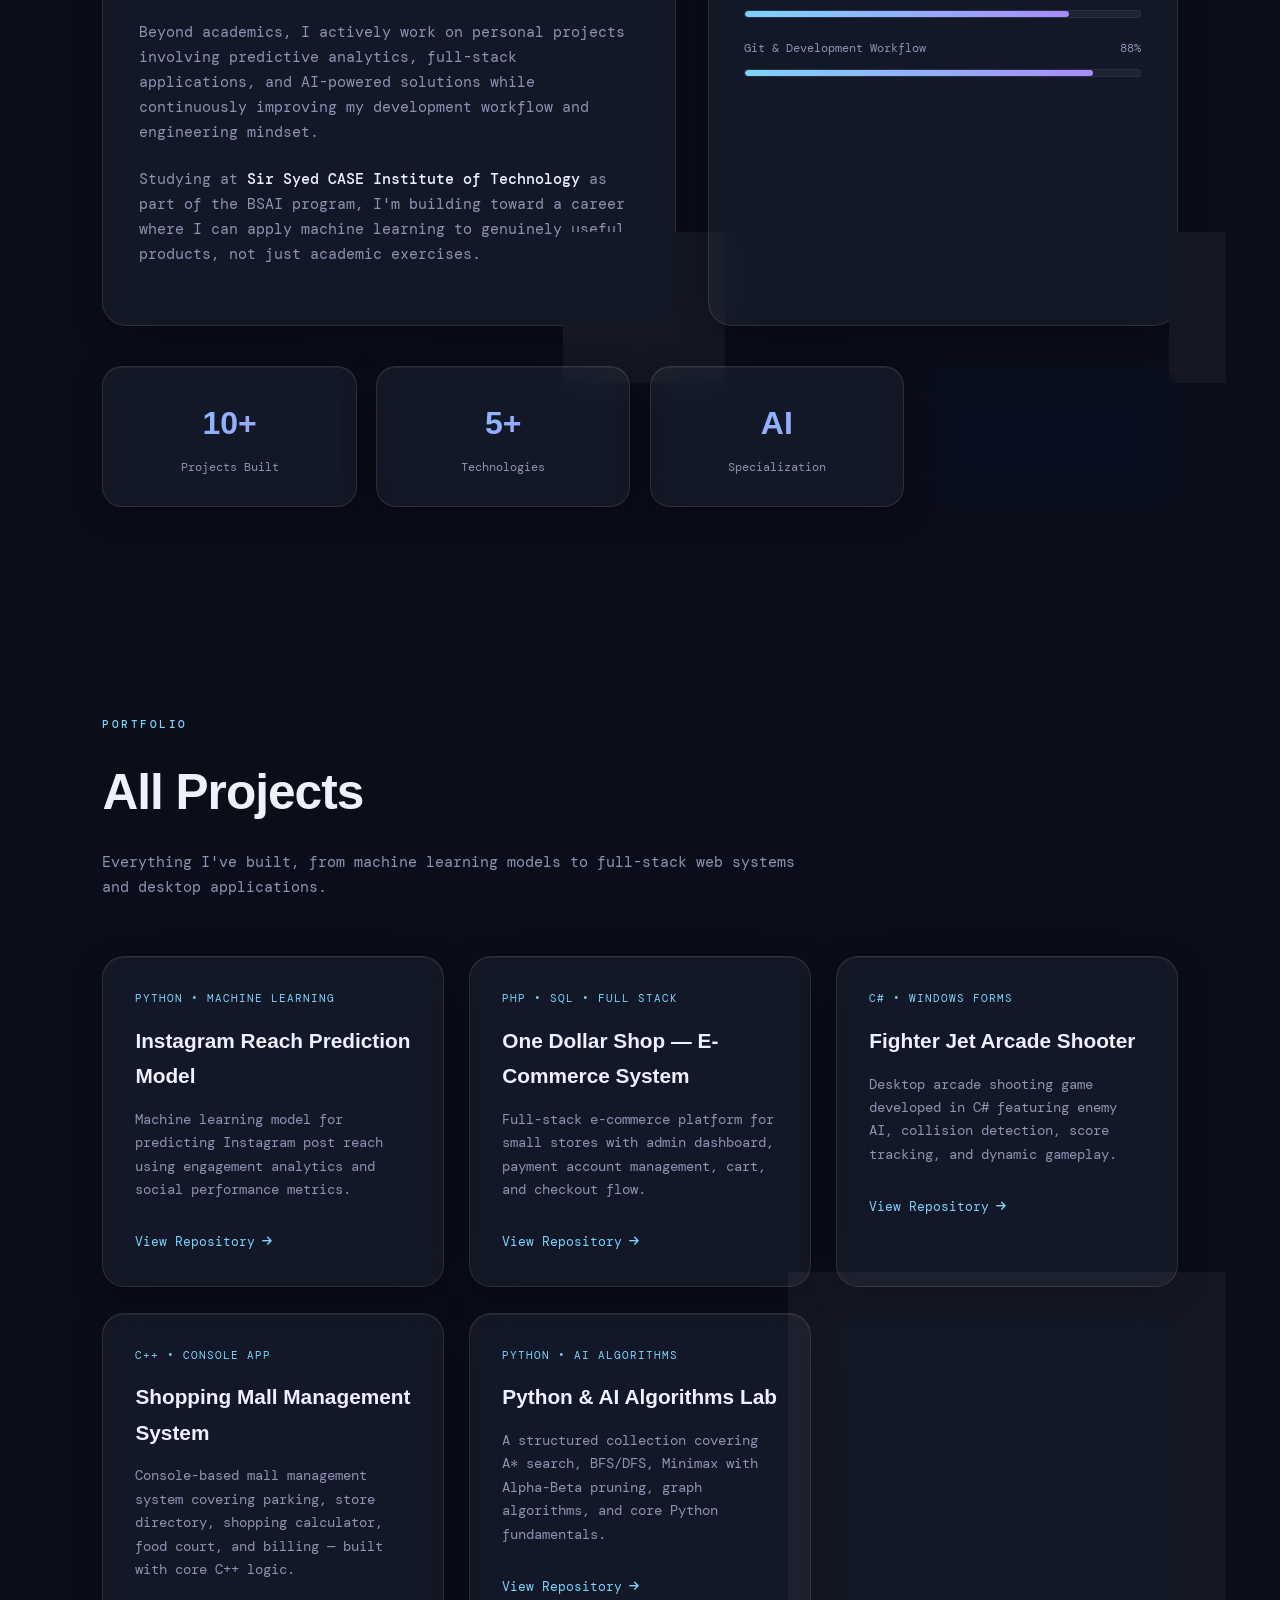
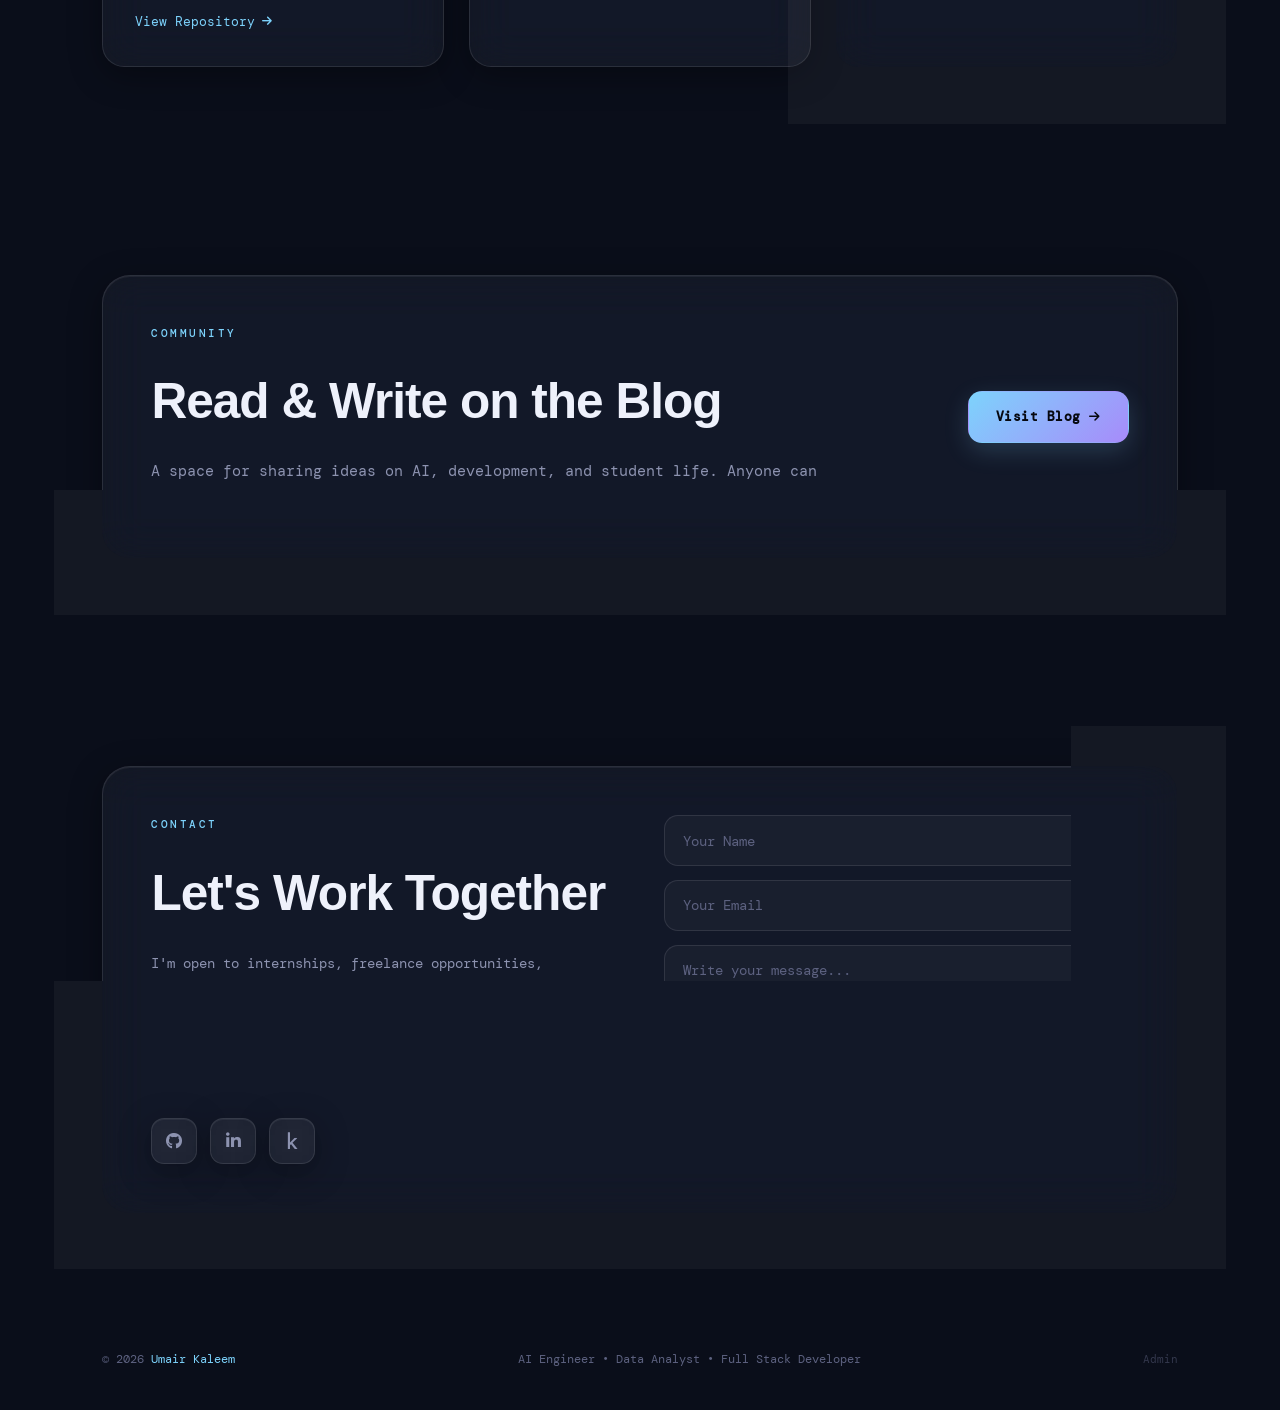
==== commit db7d0e38: "Fix project link and add live demo for AI Maze Solver Updated project link for AI Maze Solver to poi" ====
--- a/index.html
+++ b/index.html
@@ -238,10 +238,11 @@
                 <span class="project-link">View Repository <i class="fas fa-arrow-right" style="font-size:0.7rem;"></i></span>
             </a>
 
-            <a href="https://github.com/umairkaleem" target="_blank" class="project-card glass fade-up">
+            <a href="https://github.com/umairkaleem/AI-Maze-Solver" target="_blank" class="project-card glass fade-up">
                 <div class="project-tech">Streamlit • Python</div>
                 <h3 class="project-title">AI Maze Solver & Pathfinding Visualizer</h3>
                 <p class="project-desc">Interactive Streamlit app visualizing DFS, BFS, and A* pathfinding algorithms in real time, with a player-controlled maze mode.</p>
+                <span class="https://ai-maze-solver.streamlit.app/">Live Demo<i class="fas fa-arrow-right" style="font-size:0.7rem;"></i></span>
                 <span class="project-link">View Repository <i class="fas fa-arrow-right" style="font-size:0.7rem;"></i></span>
             </a>
 
--- a/style.css
+++ b/style.css
@@ -0,0 +1,901 @@
+*{
+    margin:0;
+    padding:0;
+    box-sizing:border-box;
+}
+
+:root{
+    --bg-1:#0a0e1a;
+    --bg-2:#0d1228;
+    --glass:rgba(255,255,255,0.045);
+    --glass-strong:rgba(255,255,255,0.08);
+    --glass-border:rgba(255,255,255,0.10);
+    --glass-border-hover:rgba(125,211,252,0.35);
+    --text:#eef1fb;
+    --muted:#8d93b0;
+    --muted-dim:#5d6280;
+    --accent:#7dd3fc;
+    --accent2:#a78bfa;
+    --accent3:#34d399;
+    --danger:#fb7185;
+}
+
+html{
+    scroll-behavior:smooth;
+}
+
+body{
+    background:var(--bg-1);
+    color:var(--text);
+    font-family:'DM Mono', monospace;
+    overflow-x:hidden;
+    line-height:1.7;
+    position:relative;
+    min-height:100vh;
+}
+
+body::before{
+    content:'';
+    position:fixed;
+    inset:0;
+    z-index:-2;
+    background:
+        radial-gradient(ellipse 900px 600px at 12% 8%, rgba(125,211,252,0.16), transparent 60%),
+        radial-gradient(ellipse 800px 700px at 88% 18%, rgba(167,139,250,0.14), transparent 60%),
+        radial-gradient(ellipse 1000px 800px at 50% 95%, rgba(52,211,153,0.08), transparent 60%),
+        linear-gradient(180deg, var(--bg-1), var(--bg-2) 50%, var(--bg-1));
+}
+
+body::after{
+    content:'';
+    position:fixed;
+    inset:0;
+    z-index:-1;
+    opacity:0.4;
+    pointer-events:none;
+    background-image:
+        linear-gradient(rgba(255,255,255,0.025) 1px, transparent 1px),
+        linear-gradient(90deg, rgba(255,255,255,0.025) 1px, transparent 1px);
+    background-size:64px 64px;
+    mask-image:radial-gradient(ellipse 100% 100% at 50% 0%, black 30%, transparent 75%);
+}
+
+a{ text-decoration:none; color:inherit; }
+img{ max-width:100%; }
+
+::selection{
+    background:rgba(125,211,252,0.25);
+    color:#fff;
+}
+
+.glass{
+    background:var(--glass);
+    backdrop-filter:blur(20px) saturate(140%);
+    -webkit-backdrop-filter:blur(20px) saturate(140%);
+    border:1px solid var(--glass-border);
+    box-shadow:
+        inset 0 1px 0 rgba(255,255,255,0.06),
+        0 8px 32px rgba(0,0,0,0.35);
+}
+
+/* HEADER */
+
+header{
+    width:100%;
+    position:sticky;
+    top:0;
+    z-index:999;
+    padding:1.1rem 8%;
+}
+
+.header-inner{
+    display:flex;
+    justify-content:space-between;
+    align-items:center;
+    padding:0.9rem 1.6rem;
+    border-radius:18px;
+    background:rgba(10,14,26,0.55);
+}
+
+.nav-left, .nav-right{
+    display:flex;
+    gap:2rem;
+    align-items:center;
+}
+
+nav a:not(.btn){
+    color:var(--muted);
+    font-size:0.8rem;
+    letter-spacing:0.5px;
+    transition:color 0.3s;
+    position:relative;
+}
+
+nav a:not(.btn)::after{
+    content:'';
+    position:absolute;
+    left:0;
+    bottom:-4px;
+    width:0;
+    height:1px;
+    background:var(--accent);
+    transition:width 0.3s;
+}
+
+nav a:not(.btn):hover{ color:var(--text); }
+nav a:not(.btn):hover::after{ width:100%; }
+
+/* HERO */
+
+.hero{
+    min-height:100vh;
+    display:flex;
+    align-items:center;
+    justify-content:center;
+    padding:5rem 8% 6rem;
+}
+
+.hero-content{
+    display:grid;
+    grid-template-columns:300px 1fr;
+    align-items:center;
+    gap:4.5rem;
+    width:100%;
+    max-width:1300px;
+}
+
+.hero-image-wrapper{
+    position:relative;
+    padding:10px;
+    border-radius:32px;
+}
+
+.hero-image-wrapper::before{
+    content:'';
+    position:absolute;
+    inset:0;
+    border-radius:32px;
+    padding:1px;
+    background:linear-gradient(135deg, var(--accent), transparent 40%, var(--accent2) 80%);
+    -webkit-mask:linear-gradient(#fff 0 0) content-box, linear-gradient(#fff 0 0);
+    -webkit-mask-composite:xor;
+    mask-composite:exclude;
+    opacity:0.6;
+}
+
+.hero-image{
+    width:100%;
+    aspect-ratio:1/1;
+    border-radius:24px;
+    object-fit:cover;
+    display:block;
+    position:relative;
+}
+
+.hero-image-glow{
+    position:absolute;
+    inset:-40px;
+    background:radial-gradient(circle, rgba(125,211,252,0.18), transparent 70%);
+    z-index:-1;
+    filter:blur(20px);
+}
+
+.hero-tag{
+    display:inline-flex;
+    align-items:center;
+    gap:0.6rem;
+    padding:0.6rem 1.1rem;
+    border-radius:999px;
+    font-size:0.7rem;
+    margin-bottom:1.6rem;
+    color:var(--accent);
+    letter-spacing:0.3px;
+}
+
+.hero-tag .pulse{
+    width:6px;
+    height:6px;
+    border-radius:50%;
+    background:var(--accent3);
+    box-shadow:0 0 8px var(--accent3);
+    animation:pulse 2s ease-in-out infinite;
+}
+
+@keyframes pulse{
+    0%,100%{opacity:1; transform:scale(1);}
+    50%{opacity:0.5; transform:scale(0.7);}
+}
+
+.hero-title{
+    font-family:'Space Grotesk', sans-serif;
+    font-size:clamp(2.6rem, 6.5vw, 4.6rem);
+    line-height:1.02;
+    margin-bottom:1.6rem;
+    letter-spacing:-2px;
+    font-weight:700;
+}
+
+.hero-title .grad{
+    background:linear-gradient(135deg, var(--accent), var(--accent2));
+    -webkit-background-clip:text;
+    background-clip:text;
+    color:transparent;
+}
+
+.hero-desc{
+    color:var(--muted);
+    max-width:680px;
+    font-size:0.98rem;
+    margin-bottom:2.2rem;
+}
+
+.hero-desc strong{ color:var(--text); font-weight:500; }
+
+.hero-buttons{
+    display:flex;
+    gap:0.9rem;
+    flex-wrap:wrap;
+    margin-bottom:2.2rem;
+}
+
+.btn{
+    padding:0.9rem 1.7rem;
+    border-radius:14px;
+    font-size:0.8rem;
+    transition:all 0.3s;
+    letter-spacing:0.5px;
+    border:1px solid transparent;
+    cursor:pointer;
+    display:inline-flex;
+    align-items:center;
+    gap:0.5rem;
+    font-family:'DM Mono', monospace;
+}
+
+.btn-primary{
+    background:linear-gradient(135deg, var(--accent), var(--accent2));
+    color:#06080f;
+    font-weight:600;
+    box-shadow:0 8px 24px rgba(125,211,252,0.18);
+}
+
+.btn-primary:hover{
+    transform:translateY(-3px);
+    box-shadow:0 14px 32px rgba(125,211,252,0.28);
+}
+
+.btn-primary:disabled{
+    opacity:0.5;
+    cursor:not-allowed;
+    transform:none;
+}
+
+.btn-secondary{
+    border:1px solid var(--glass-border);
+    color:var(--text);
+    background:var(--glass);
+}
+
+.btn-secondary:hover{
+    border-color:var(--glass-border-hover);
+    background:var(--glass-strong);
+    transform:translateY(-3px);
+}
+
+.btn-danger{
+    border:1px solid rgba(251,113,133,0.3);
+    color:var(--danger);
+    background:rgba(251,113,133,0.08);
+}
+
+.btn-danger:hover{
+    background:rgba(251,113,133,0.15);
+    border-color:rgba(251,113,133,0.5);
+}
+
+.btn-small{
+    padding:0.55rem 1rem;
+    font-size:0.72rem;
+}
+
+.socials{ display:flex; gap:0.8rem; }
+
+.socials a{
+    width:46px;
+    height:46px;
+    border-radius:13px;
+    display:flex;
+    align-items:center;
+    justify-content:center;
+    color:var(--muted);
+    transition:all 0.3s;
+    font-size:1.05rem;
+}
+
+.socials a:hover{
+    color:var(--accent);
+    transform:translateY(-4px);
+    border-color:var(--glass-border-hover);
+    background:var(--glass-strong);
+}
+
+.hero-availability{
+    color:var(--accent3);
+    font-size:0.82rem;
+    display:flex;
+    align-items:center;
+    gap:0.5rem;
+}
+
+/* SECTION */
+
+.section{
+    padding:6.5rem 8%;
+    position:relative;
+}
+
+.section-header{ margin-bottom:3.5rem; }
+
+.section-tag{
+    color:var(--accent);
+    text-transform:uppercase;
+    letter-spacing:2.5px;
+    font-size:0.7rem;
+    margin-bottom:1rem;
+    font-weight:500;
+}
+
+.section-title{
+    font-family:'Space Grotesk', sans-serif;
+    font-size:clamp(1.9rem, 4.5vw, 3.1rem);
+    margin-bottom:1rem;
+    font-weight:700;
+    letter-spacing:-1px;
+}
+
+.section-sub{
+    color:var(--muted);
+    max-width:700px;
+    font-size:0.92rem;
+}
+
+/* ABOUT */
+
+.about-grid{
+    display:grid;
+    grid-template-columns:1.1fr 0.9fr;
+    gap:2rem;
+}
+
+.about-card{
+    padding:2.2rem;
+    border-radius:24px;
+}
+
+.about-card p{
+    color:var(--muted);
+    margin-bottom:1.4rem;
+    font-size:0.92rem;
+}
+
+.about-card strong{ color:var(--text); font-weight:500; }
+
+/* SKILLS */
+
+.skills{ display:flex; flex-direction:column; gap:1.3rem; }
+.skill{ display:flex; flex-direction:column; gap:0.6rem; }
+
+.skill-top{
+    display:flex;
+    justify-content:space-between;
+    color:var(--muted);
+    font-size:0.78rem;
+}
+
+.skill-bar{
+    height:8px;
+    background:rgba(255,255,255,0.05);
+    border-radius:999px;
+    overflow:hidden;
+    border:1px solid rgba(255,255,255,0.06);
+}
+
+.skill-fill{
+    height:100%;
+    border-radius:999px;
+    background:linear-gradient(90deg, var(--accent), var(--accent2));
+    width:0;
+    transition:width 1.4s cubic-bezier(0.16,1,0.3,1);
+}
+
+/* STATS */
+
+.stats{
+    display:grid;
+    grid-template-columns:repeat(4,1fr);
+    gap:1.2rem;
+    margin-top:2.5rem;
+}
+
+.stat-card{
+    padding:1.8rem 1.4rem;
+    border-radius:20px;
+    text-align:center;
+    transition:all 0.3s;
+}
+
+.stat-card:hover{
+    border-color:var(--glass-border-hover);
+    transform:translateY(-4px);
+}
+
+.stat-number{
+    font-family:'Space Grotesk', sans-serif;
+    font-size:2rem;
+    font-weight:700;
+    background:linear-gradient(135deg, var(--accent), var(--accent2));
+    -webkit-background-clip:text;
+    background-clip:text;
+    color:transparent;
+}
+
+.stat-text{
+    color:var(--muted);
+    font-size:0.76rem;
+    margin-top:0.4rem;
+}
+
+/* PROJECTS */
+
+.projects-grid{
+    display:grid;
+    grid-template-columns:repeat(auto-fit,minmax(320px,1fr));
+    gap:1.6rem;
+}
+
+.project-card{
+    border-radius:22px;
+    padding:2rem;
+    transition:transform 0.4s cubic-bezier(0.16,1,0.3,1), border-color 0.4s;
+    position:relative;
+    overflow:hidden;
+    display:block;
+}
+
+.project-card::after{
+    content:'';
+    position:absolute;
+    top:0;
+    left:-150%;
+    width:60%;
+    height:100%;
+    background:linear-gradient(105deg,
+        transparent 0%,
+        rgba(255,255,255,0.0) 35%,
+        rgba(255,255,255,0.10) 50%,
+        rgba(255,255,255,0.0) 65%,
+        transparent 100%);
+    transform:skewX(-15deg);
+    transition:left 0.9s cubic-bezier(0.16,1,0.3,1);
+    pointer-events:none;
+}
+
+.project-card:hover::after{ left:150%; }
+
+.project-card:hover{
+    transform:translateY(-8px);
+    border-color:var(--glass-border-hover);
+}
+
+.project-tech{
+    color:var(--accent);
+    font-size:0.7rem;
+    margin-bottom:0.9rem;
+    letter-spacing:1px;
+    text-transform:uppercase;
+}
+
+.project-title{
+    font-family:'Space Grotesk', sans-serif;
+    font-size:1.3rem;
+    margin-bottom:0.9rem;
+    color:var(--text);
+    font-weight:600;
+}
+
+.project-desc{
+    color:var(--muted);
+    margin-bottom:1.6rem;
+    font-size:0.86rem;
+}
+
+.project-link{
+    color:var(--accent);
+    font-size:0.8rem;
+    display:inline-flex;
+    align-items:center;
+    gap:0.4rem;
+}
+
+/* BLOG TEASER */
+
+.blog-teaser-box{
+    border-radius:28px;
+    padding:3rem;
+    display:flex;
+    justify-content:space-between;
+    align-items:center;
+    gap:2rem;
+    flex-wrap:wrap;
+}
+
+.blog-teaser-text{ flex:1; min-width:280px; }
+
+/* BLOG PAGE */
+
+.blog-hero{
+    padding:8rem 8% 3rem;
+}
+
+.blog-list{
+    display:grid;
+    grid-template-columns:repeat(auto-fit,minmax(320px,1fr));
+    gap:1.6rem;
+    margin-top:2.5rem;
+}
+
+.blog-card{
+    border-radius:22px;
+    padding:2rem;
+    transition:all 0.3s;
+}
+
+.blog-card:hover{
+    border-color:var(--glass-border-hover);
+    transform:translateY(-6px);
+}
+
+.blog-card-meta{
+    color:var(--muted-dim);
+    font-size:0.72rem;
+    margin-bottom:1rem;
+    display:flex;
+    gap:0.8rem;
+    align-items:center;
+}
+
+.blog-card-title{
+    font-family:'Space Grotesk', sans-serif;
+    font-size:1.2rem;
+    margin-bottom:0.8rem;
+    font-weight:600;
+}
+
+.blog-card-excerpt{
+    color:var(--muted);
+    font-size:0.86rem;
+}
+
+.empty-state{
+    text-align:center;
+    padding:4rem 2rem;
+    color:var(--muted-dim);
+}
+
+.empty-state i{
+    font-size:2rem;
+    margin-bottom:1rem;
+    opacity:0.5;
+}
+
+/* FORMS */
+
+form{
+    display:flex;
+    flex-direction:column;
+    gap:0.9rem;
+}
+
+input,
+textarea,
+select{
+    background:rgba(255,255,255,0.03);
+    border:1px solid var(--glass-border);
+    color:var(--text);
+    padding:0.95rem 1.1rem;
+    border-radius:14px;
+    font-family:'DM Mono', monospace;
+    font-size:0.88rem;
+    resize:none;
+    outline:none;
+    transition:all 0.3s;
+    width:100%;
+}
+
+input::placeholder,
+textarea::placeholder{ color:var(--muted-dim); }
+
+input:focus,
+textarea:focus,
+select:focus{
+    border-color:var(--glass-border-hover);
+    background:rgba(255,255,255,0.05);
+}
+
+button{
+    border:none;
+    cursor:pointer;
+    font-family:'DM Mono', monospace;
+}
+
+.form-box{
+    border-radius:24px;
+    padding:2.4rem;
+    max-width:640px;
+    margin:0 auto;
+}
+
+.form-note{
+    color:var(--muted-dim);
+    font-size:0.78rem;
+    margin-top:0.8rem;
+}
+
+.status-msg{
+    padding:0.9rem 1.1rem;
+    border-radius:14px;
+    font-size:0.82rem;
+    margin-top:1rem;
+    display:none;
+}
+
+.status-msg.show{ display:block; }
+
+.status-msg.success{
+    background:rgba(52,211,153,0.1);
+    border:1px solid rgba(52,211,153,0.3);
+    color:var(--accent3);
+}
+
+.status-msg.error{
+    background:rgba(251,113,133,0.1);
+    border:1px solid rgba(251,113,133,0.3);
+    color:var(--danger);
+}
+
+/* ADMIN */
+
+.admin-login-box{
+    max-width:420px;
+    margin:8rem auto;
+    padding:2.6rem;
+    border-radius:24px;
+}
+
+.admin-dashboard{
+    padding:8rem 8% 4rem;
+}
+
+.admin-tabs{
+    display:flex;
+    gap:0.8rem;
+    margin-bottom:2.5rem;
+    flex-wrap:wrap;
+}
+
+.admin-tab{
+    padding:0.7rem 1.3rem;
+    border-radius:12px;
+    font-size:0.8rem;
+    cursor:pointer;
+    color:var(--muted);
+    border:1px solid var(--glass-border);
+    background:var(--glass);
+    transition:all 0.3s;
+}
+
+.admin-tab.active{
+    color:var(--text);
+    border-color:var(--glass-border-hover);
+    background:var(--glass-strong);
+}
+
+.admin-panel{ display:none; }
+.admin-panel.active{ display:block; }
+
+.admin-item{
+    border-radius:18px;
+    padding:1.6rem;
+    margin-bottom:1rem;
+    display:flex;
+    justify-content:space-between;
+    align-items:flex-start;
+    gap:1.5rem;
+    flex-wrap:wrap;
+}
+
+.admin-item-content{ flex:1; min-width:240px; }
+
+.admin-item-title{
+    font-family:'Space Grotesk', sans-serif;
+    font-size:1.1rem;
+    margin-bottom:0.5rem;
+    font-weight:600;
+}
+
+.admin-item-meta{
+    color:var(--muted-dim);
+    font-size:0.72rem;
+    margin-bottom:0.8rem;
+}
+
+.admin-item-body{
+    color:var(--muted);
+    font-size:0.85rem;
+}
+
+.admin-item-actions{
+    display:flex;
+    gap:0.6rem;
+    flex-shrink:0;
+}
+
+.badge{
+    display:inline-block;
+    padding:0.25rem 0.7rem;
+    border-radius:999px;
+    font-size:0.65rem;
+    letter-spacing:0.5px;
+    text-transform:uppercase;
+}
+
+.badge-pending{ background:rgba(251,191,36,0.12); color:#fbbf24; }
+.badge-approved{ background:rgba(52,211,153,0.12); color:var(--accent3); }
+.badge-rejected{ background:rgba(251,113,133,0.12); color:var(--danger); }
+
+.file-upload-zone{
+    border:1.5px dashed var(--glass-border);
+    border-radius:18px;
+    padding:2.5rem;
+    text-align:center;
+    color:var(--muted);
+    margin-bottom:2rem;
+    transition:all 0.3s;
+}
+
+.file-upload-zone:hover{
+    border-color:var(--glass-border-hover);
+    background:var(--glass);
+}
+
+.file-upload-zone i{
+    font-size:1.8rem;
+    margin-bottom:0.8rem;
+    color:var(--accent);
+    display:block;
+}
+
+.file-item{
+    display:flex;
+    align-items:center;
+    justify-content:space-between;
+    padding:1.1rem 1.5rem;
+    border-radius:16px;
+    margin-bottom:0.8rem;
+}
+
+.file-item-left{
+    display:flex;
+    align-items:center;
+    gap:1rem;
+}
+
+.file-item-left i{
+    font-size:1.2rem;
+    color:var(--accent);
+    width:24px;
+}
+
+.file-item-name{ font-size:0.88rem; }
+.file-item-meta{ color:var(--muted-dim); font-size:0.72rem; }
+
+.admin-header-bar{
+    display:flex;
+    justify-content:space-between;
+    align-items:center;
+    margin-bottom:2.5rem;
+    flex-wrap:wrap;
+    gap:1rem;
+}
+
+/* CONTACT */
+
+.contact-box{
+    border-radius:28px;
+    padding:3rem;
+}
+
+.contact-grid{
+    display:grid;
+    grid-template-columns:1fr 1fr;
+    gap:3rem;
+}
+
+.contact-info p{
+    color:var(--muted);
+    margin-bottom:1.4rem;
+    font-size:0.9rem;
+}
+
+/* FOOTER */
+
+footer{
+    padding:2rem 8% 2.5rem;
+    display:flex;
+    justify-content:space-between;
+    align-items:center;
+    color:var(--muted-dim);
+    font-size:0.78rem;
+}
+
+.footer-name{ color:var(--accent); }
+
+.footer-admin-link{
+    color:var(--muted-dim);
+    opacity:0.5;
+    font-size:0.7rem;
+    transition:opacity 0.3s;
+}
+
+.footer-admin-link:hover{ opacity:1; color:var(--accent); }
+
+/* ANIMATION */
+
+.fade-up{
+    opacity:0;
+    transform:translateY(24px);
+    transition:opacity 0.8s ease, transform 0.8s ease;
+}
+
+.fade-up.active{ opacity:1; transform:translateY(0); }
+
+/* MOBILE */
+
+@media(max-width:980px){
+
+    .hero-content,
+    .about-grid,
+    .contact-grid{ grid-template-columns:1fr; }
+
+    .hero{ padding-top:7rem; }
+
+    .hero-image-wrapper{ max-width:280px; margin:0 auto; }
+
+    .stats{ grid-template-columns:repeat(2,1fr); }
+
+    footer{ flex-direction:column; gap:0.8rem; text-align:center; }
+
+    .blog-teaser-box{ flex-direction:column; text-align:center; }
+}
+
+@media(max-width:600px){
+
+    header{ padding:1rem 5%; }
+    .header-inner{ padding:0.8rem 1.2rem; }
+    .nav-left a:not(.btn){ display:none; }
+
+    .section,
+    .hero,
+    .blog-hero,
+    .admin-dashboard{ padding-left:6%; padding-right:6%; }
+
+    .stats{ grid-template-columns:1fr; }
+
+    .hero-title{ letter-spacing:-1px; }
+
+    .contact-box,
+    .form-box{ padding:1.8rem; }
+
+    .admin-item{ flex-direction:column; }
+    .admin-item-actions{ width:100%; }
+}
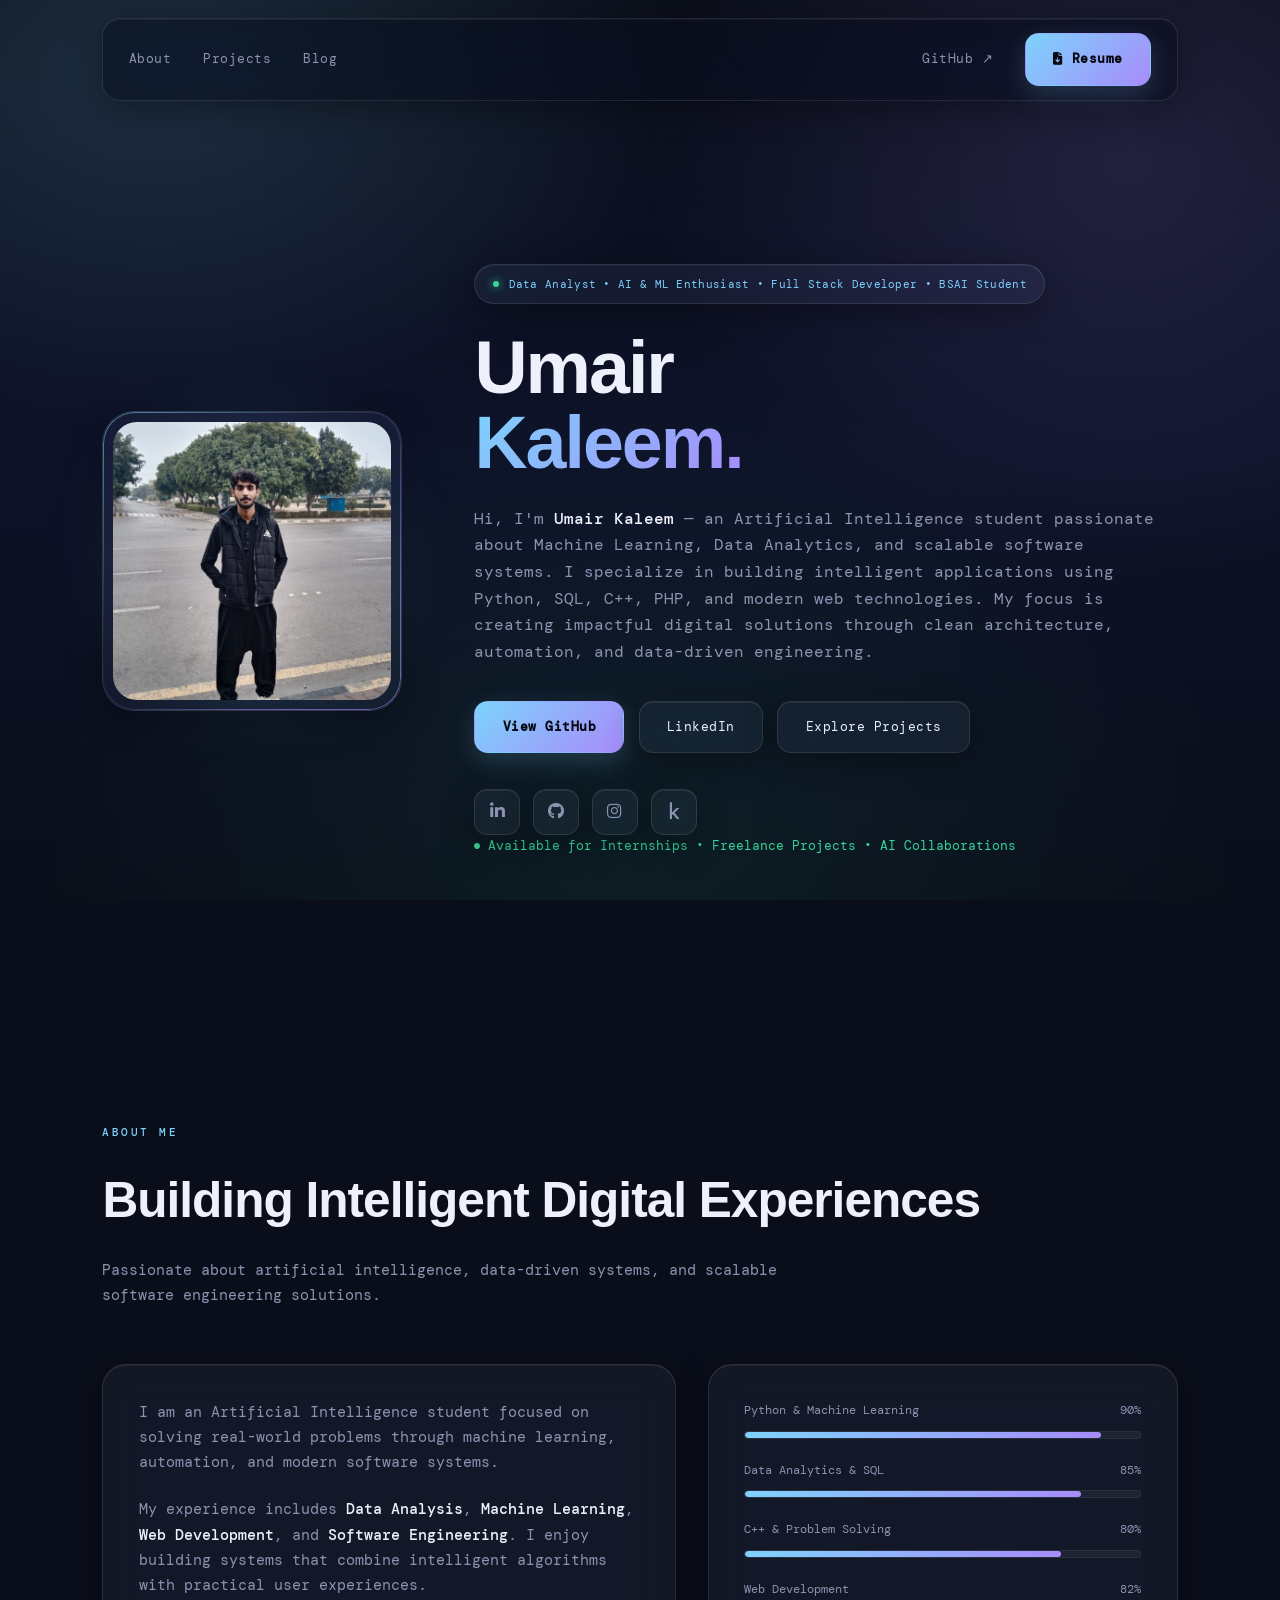
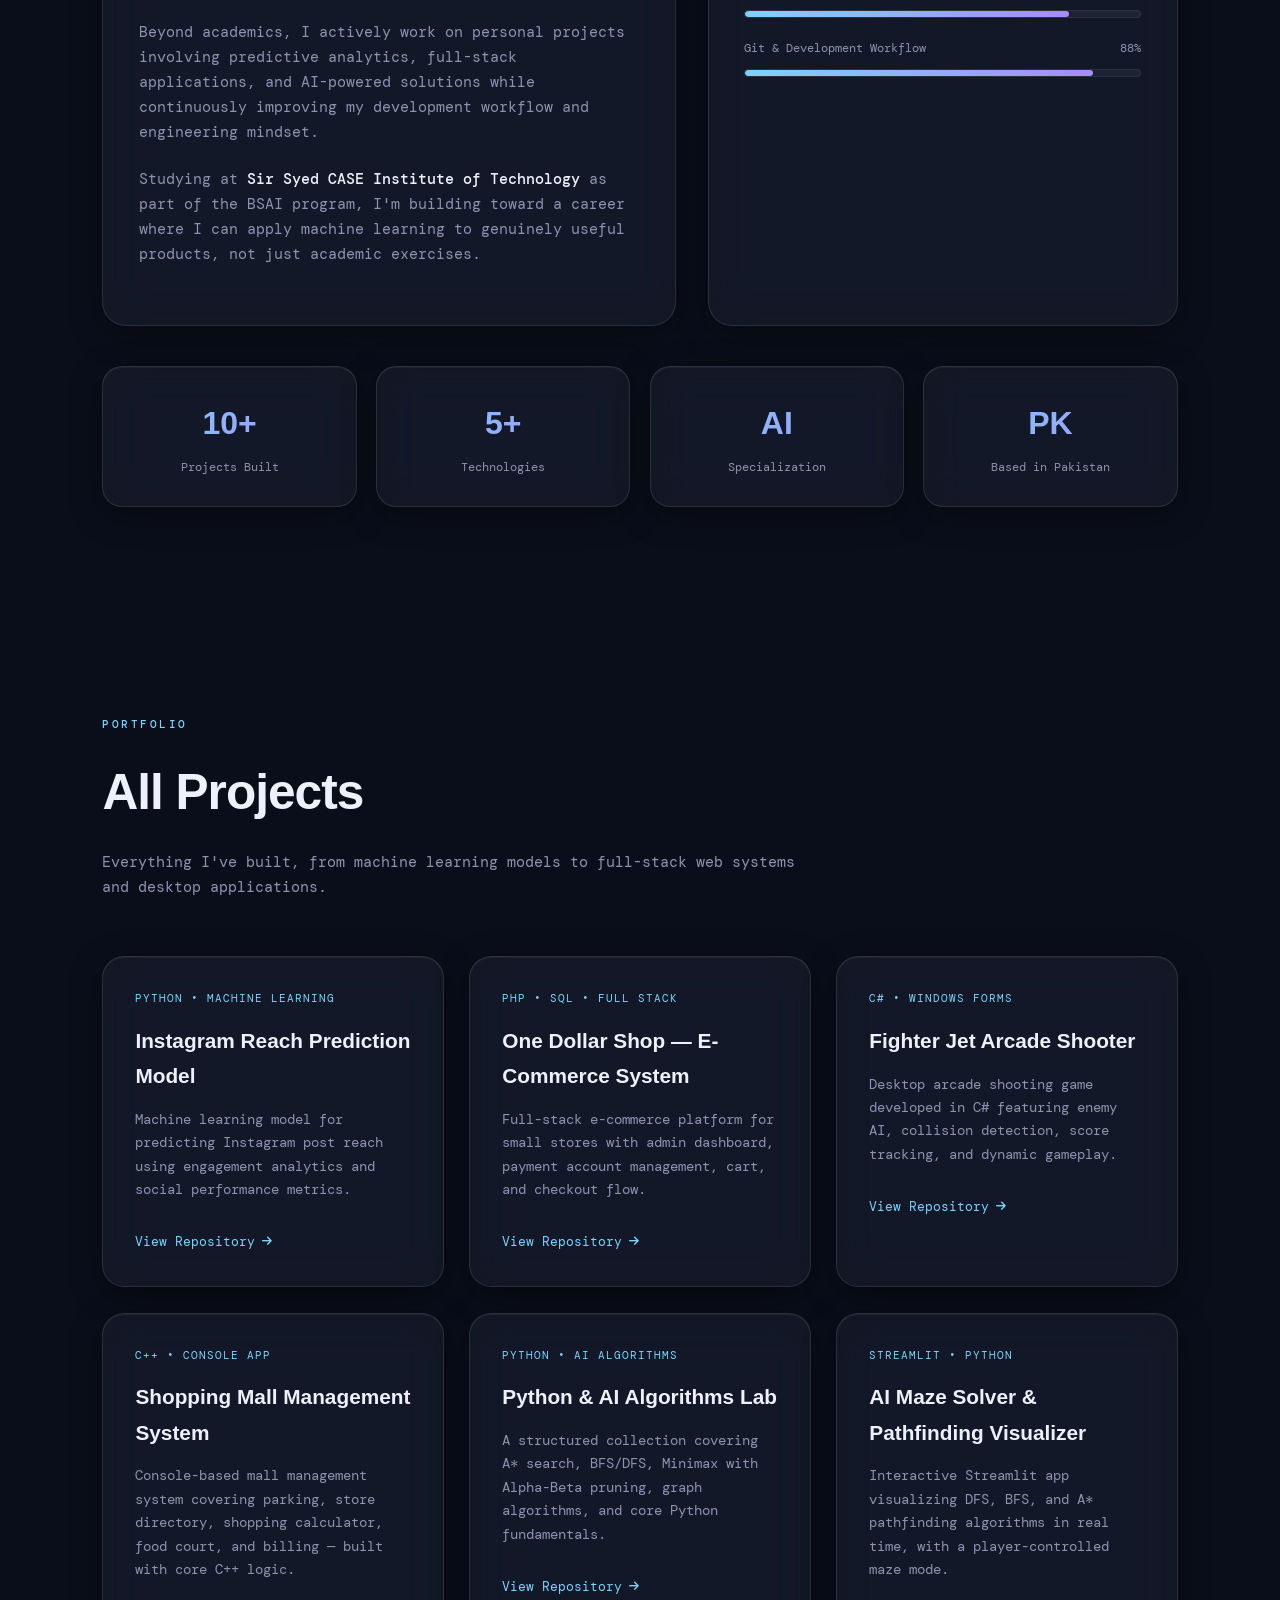
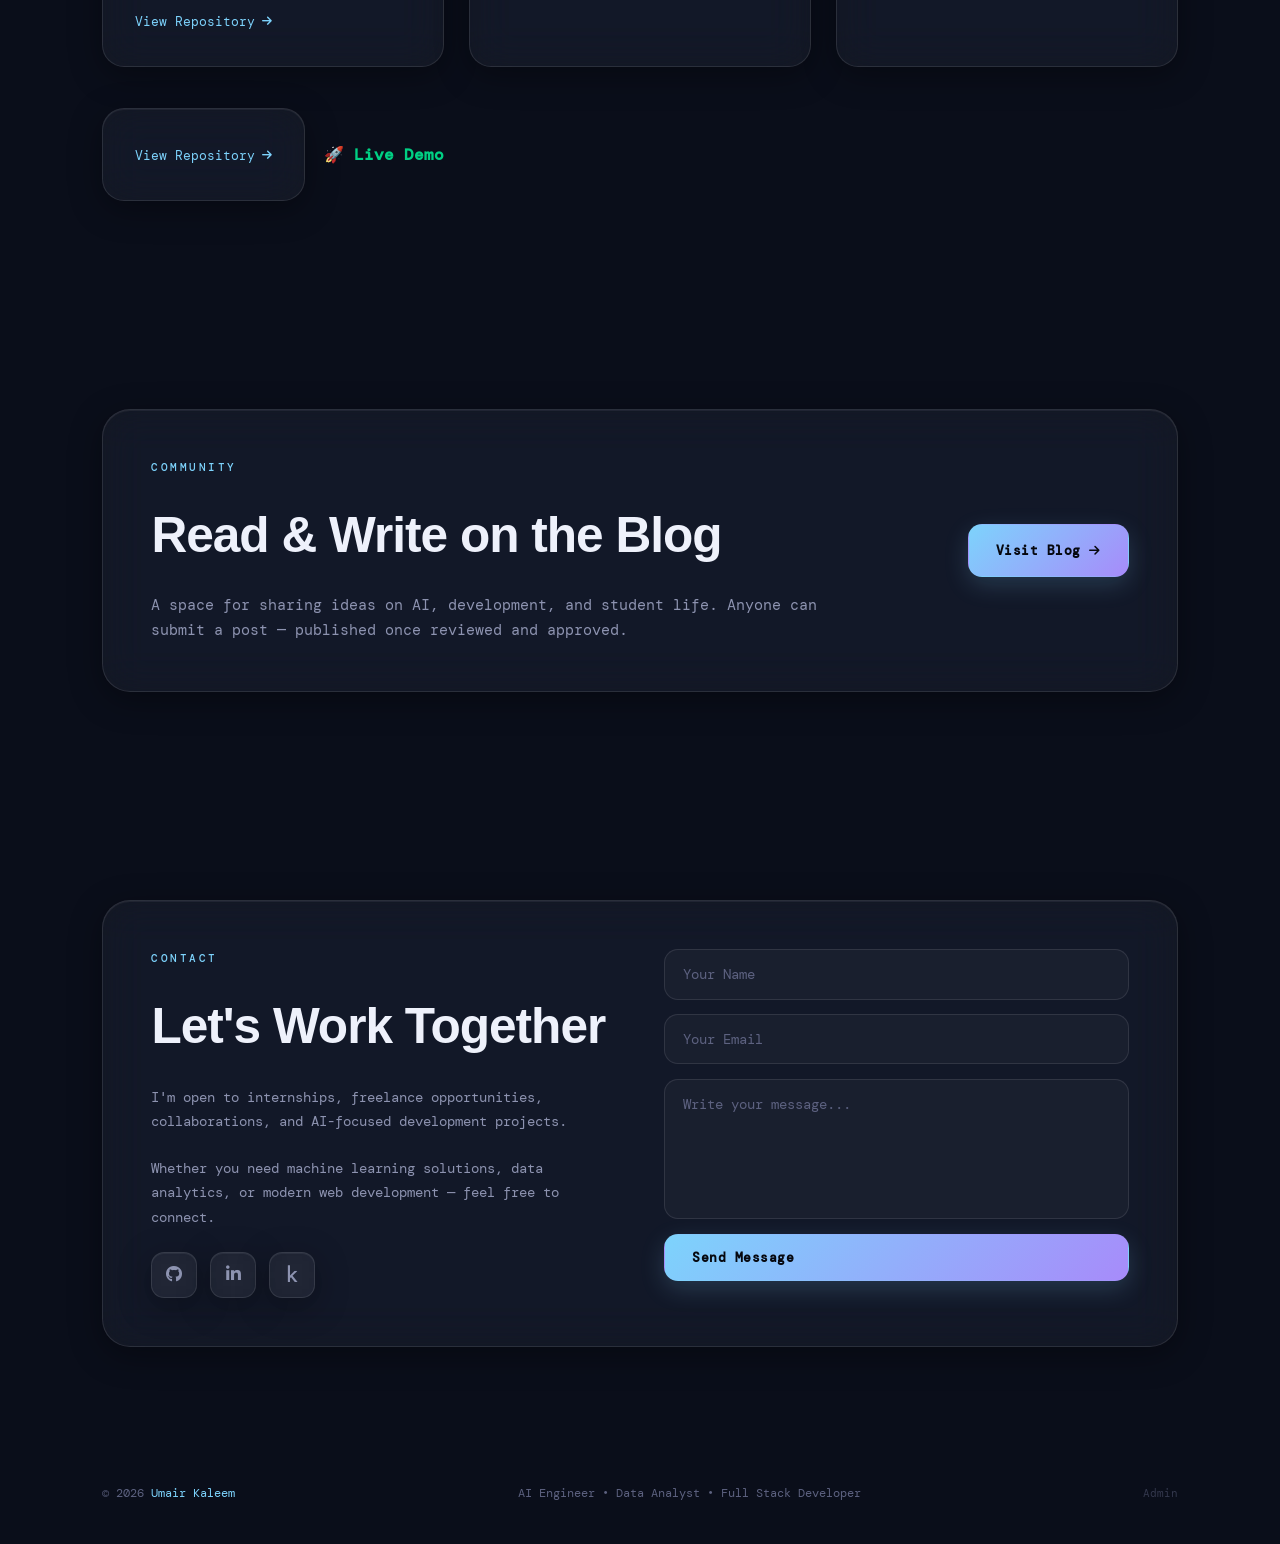
==== commit c131e043: "Add AI Maze Solver project card with live demo Added a new project card for the AI Maze Solver with " ====
--- a/index.html
+++ b/index.html
@@ -237,14 +237,34 @@
                 <p class="project-desc">A structured collection covering A* search, BFS/DFS, Minimax with Alpha-Beta pruning, graph algorithms, and core Python fundamentals.</p>
                 <span class="project-link">View Repository <i class="fas fa-arrow-right" style="font-size:0.7rem;"></i></span>
             </a>
-
             <a href="https://github.com/umairkaleem/AI-Maze-Solver" target="_blank" class="project-card glass fade-up">
+    <div class="project-tech">Streamlit • Python</div>
+    <h3 class="project-title">AI Maze Solver & Pathfinding Visualizer</h3>
+    <p class="project-desc">
+        Interactive Streamlit app visualizing DFS, BFS, and A* pathfinding algorithms in real time, with a player-controlled maze mode.
+    </p>
+
+    <div style="display:flex; justify-content:space-between; align-items:center; margin-top:15px;">
+        <span class="project-link">
+            View Repository <i class="fas fa-arrow-right" style="font-size:0.7rem;"></i>
+        </span>
+
+        <a href="https://ai-maze-solver.streamlit.app/"
+           target="_blank"
+           rel="noopener noreferrer"
+           onclick="event.stopPropagation();"
+           style="color:#00d084; font-weight:600; text-decoration:none;">
+            🚀 Live Demo
+        </a>
+    </div>
+</a>
+
+            <!-- <a href="https://github.com/umairkaleem/AI-Maze-Solver" target="_blank" class="project-card glass fade-up">
                 <div class="project-tech">Streamlit • Python</div>
                 <h3 class="project-title">AI Maze Solver & Pathfinding Visualizer</h3>
                 <p class="project-desc">Interactive Streamlit app visualizing DFS, BFS, and A* pathfinding algorithms in real time, with a player-controlled maze mode.</p>
-                <span class="https://ai-maze-solver.streamlit.app/">Live Demo<i class="fas fa-arrow-right" style="font-size:0.7rem;"></i></span>
-                <span class="project-link">View Repository <i class="fas fa-arrow-right" style="font-size:0.7rem;"></i></span>
-            </a>
+                <span class="project-link">View Repository <i class="fas fa-arrow-right" style="font-size:0.7rem;"></i></span>
+            </a> -->
 
         </div>
 
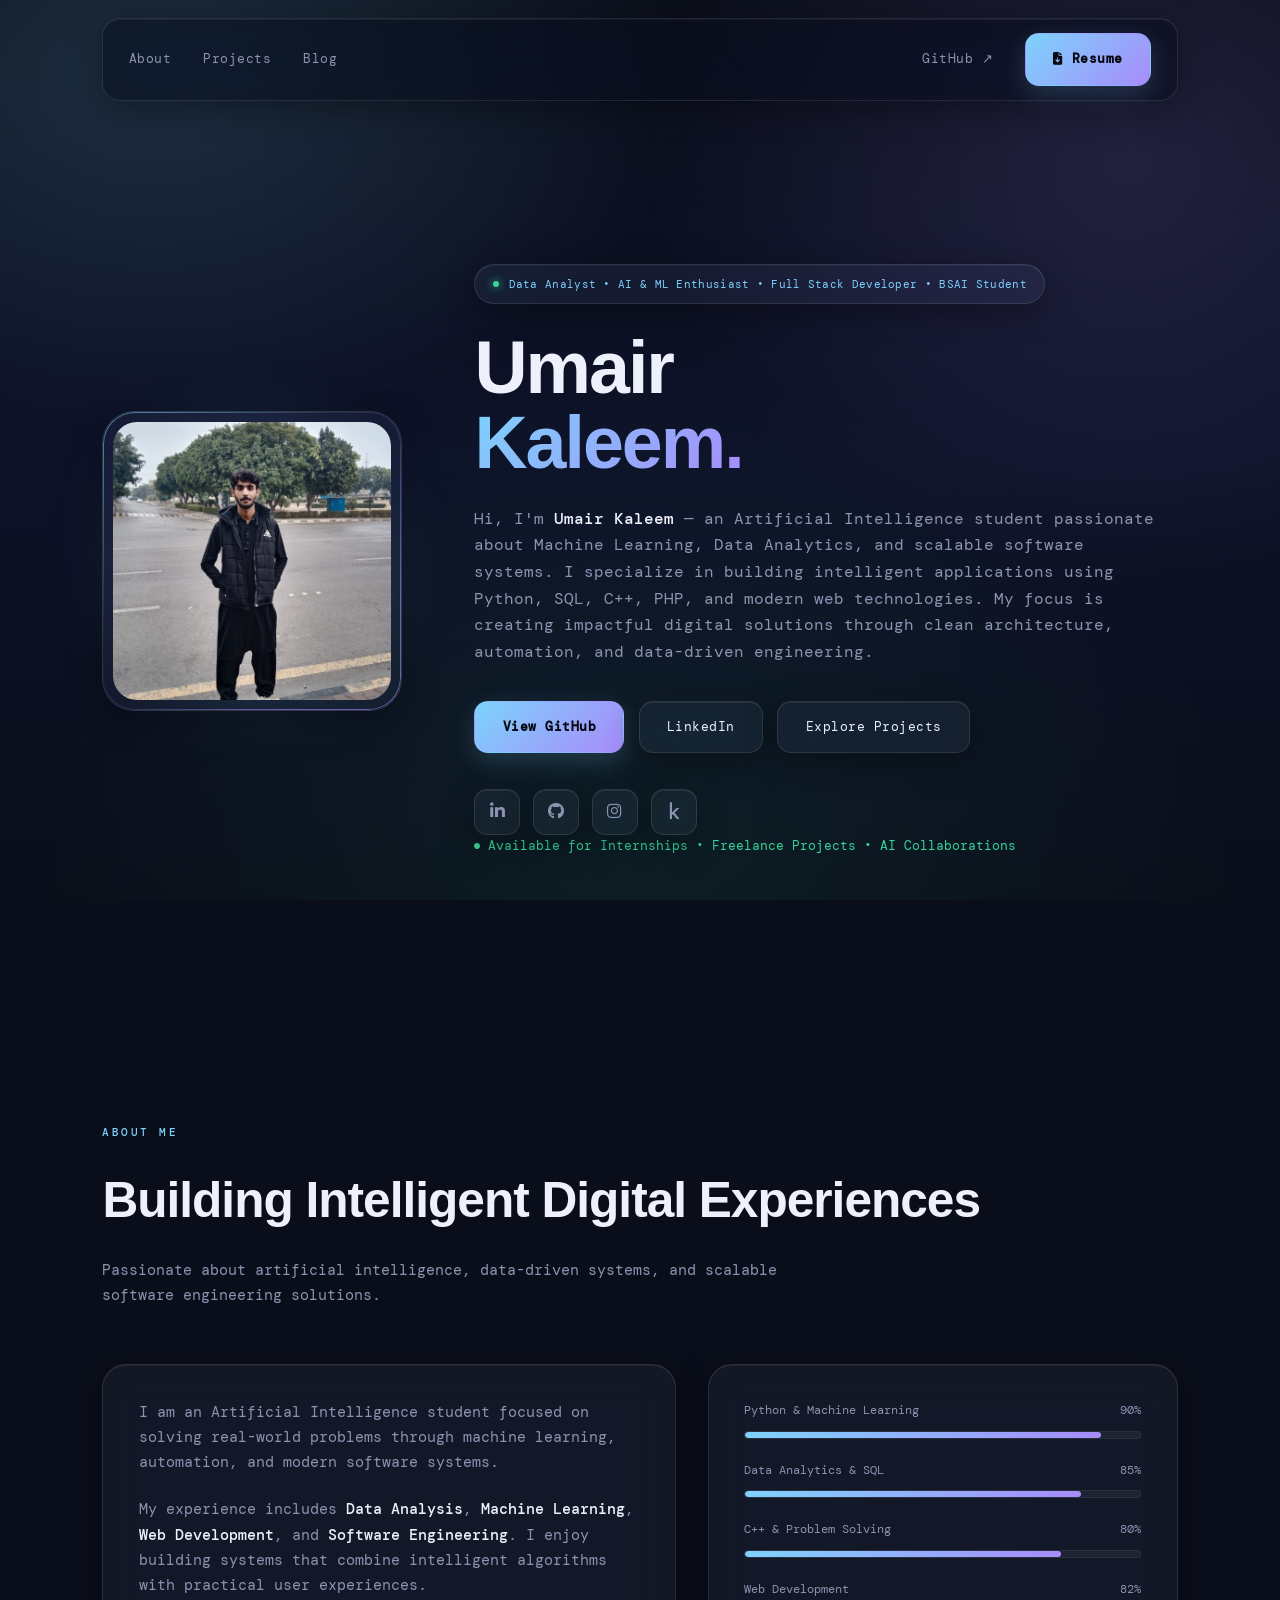
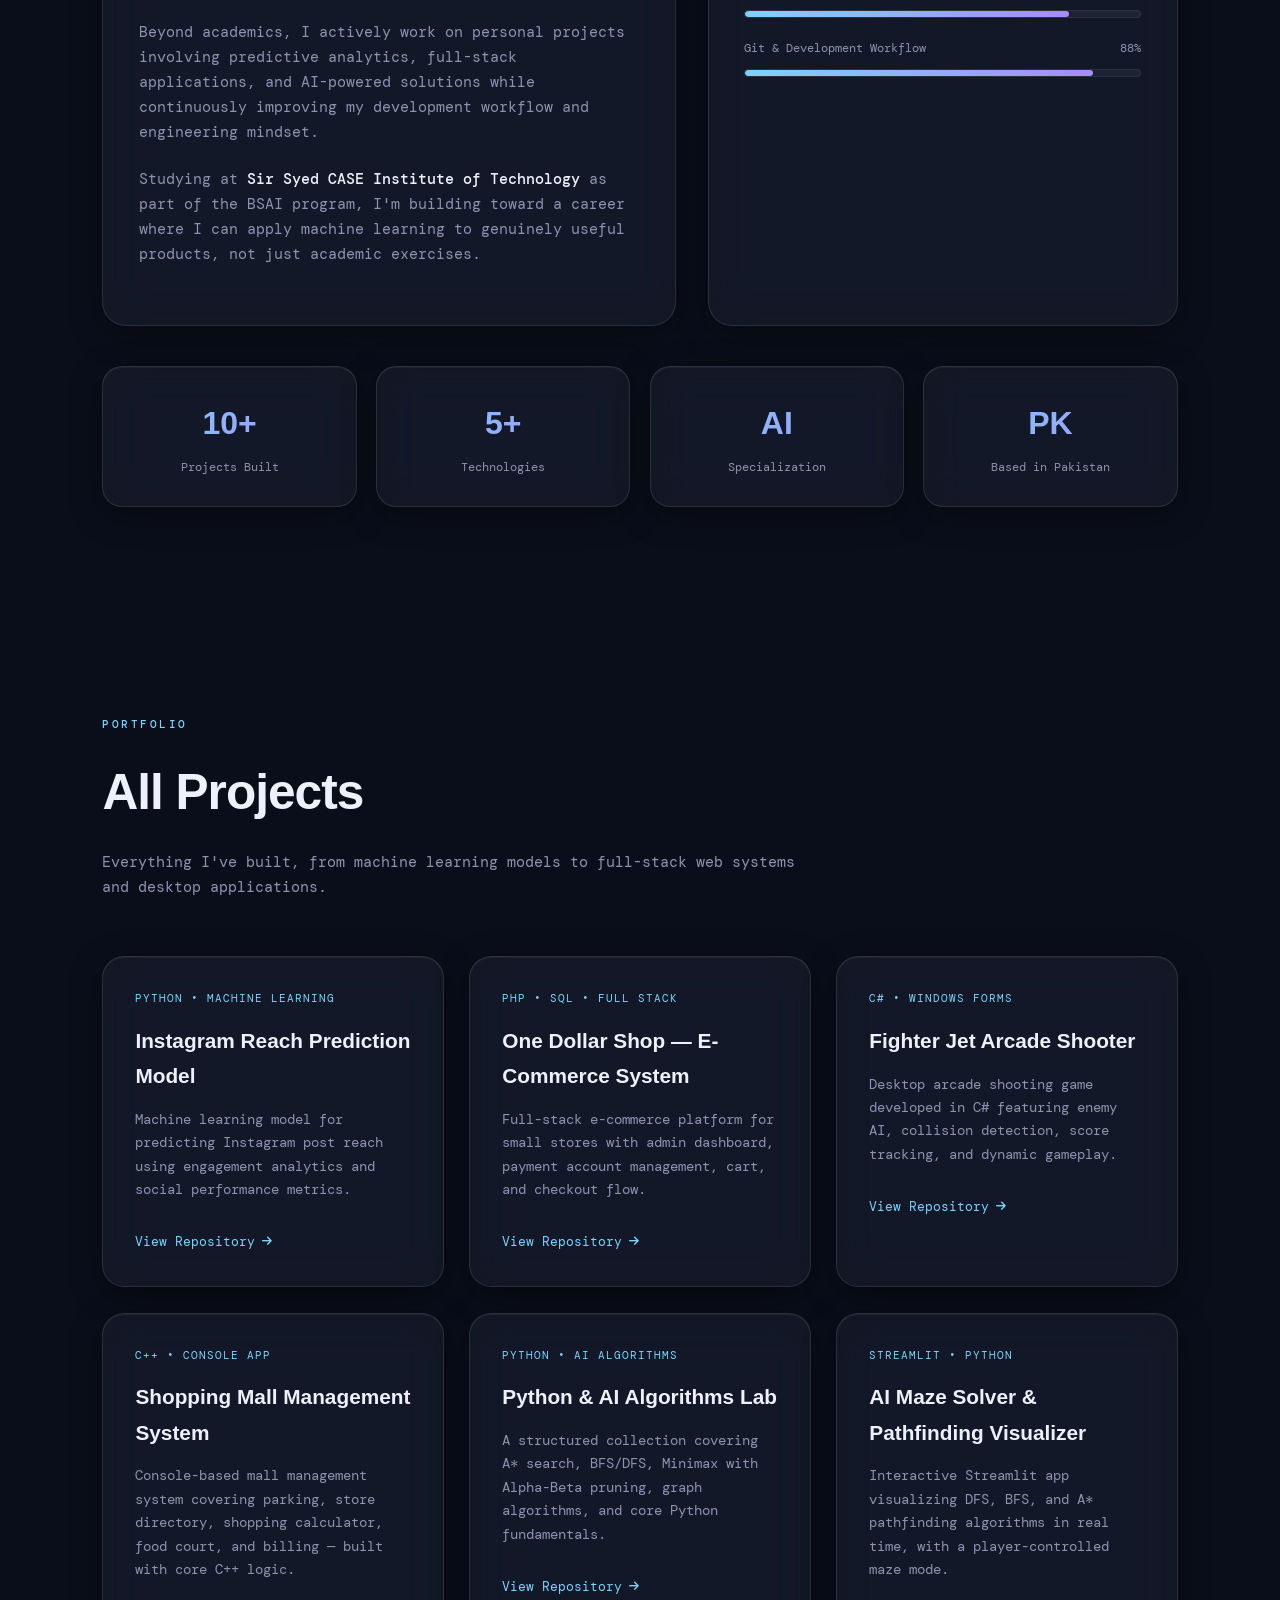
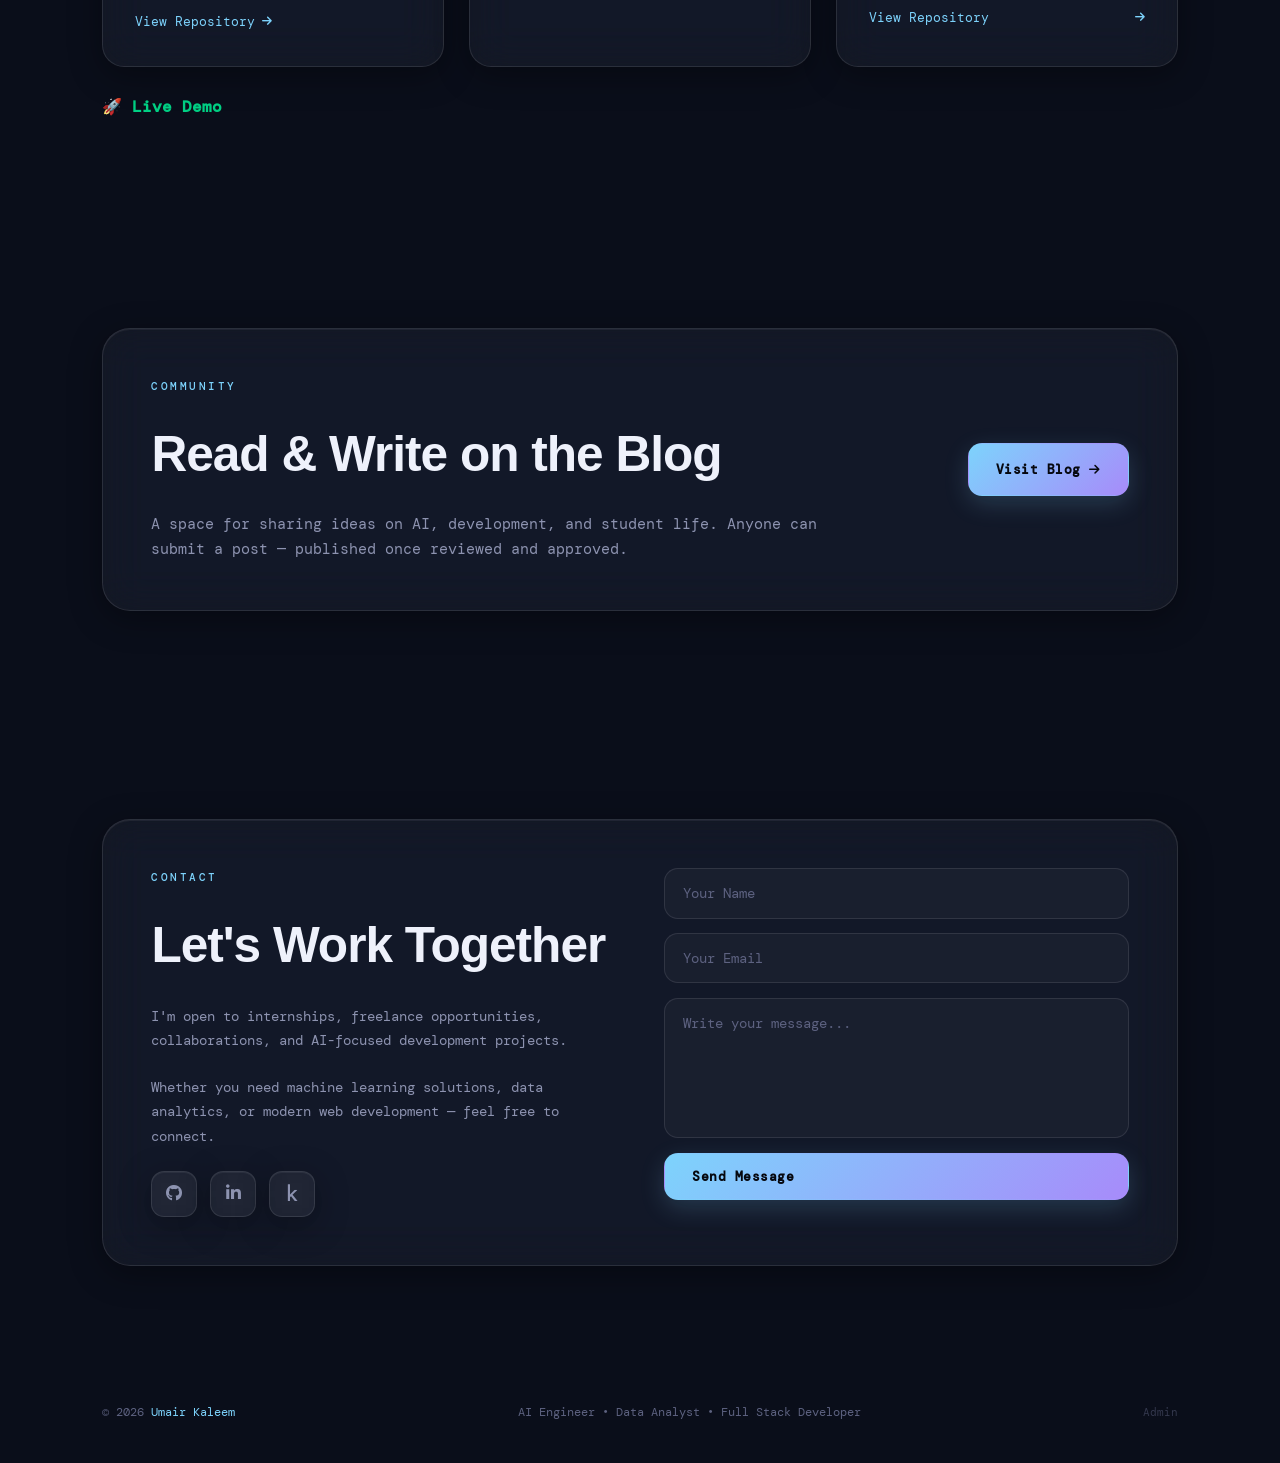
==== commit 0ed01254: "Refactor AI Maze Solver project card layout Updated the project card for AI Maze Solver, modifying t" ====
--- a/index.html
+++ b/index.html
@@ -237,15 +237,14 @@
                 <p class="project-desc">A structured collection covering A* search, BFS/DFS, Minimax with Alpha-Beta pruning, graph algorithms, and core Python fundamentals.</p>
                 <span class="project-link">View Repository <i class="fas fa-arrow-right" style="font-size:0.7rem;"></i></span>
             </a>
-            <a href="https://github.com/umairkaleem/AI-Maze-Solver" target="_blank" class="project-card glass fade-up">
+<a href="https://github.com/umairkaleem/AI-Maze-Solver" target="_blank" class="project-card glass fade-up">
     <div class="project-tech">Streamlit • Python</div>
     <h3 class="project-title">AI Maze Solver & Pathfinding Visualizer</h3>
     <p class="project-desc">
         Interactive Streamlit app visualizing DFS, BFS, and A* pathfinding algorithms in real time, with a player-controlled maze mode.
     </p>
-
-    <div style="display:flex; justify-content:space-between; align-items:center; margin-top:15px;">
-        <span class="project-link">
+        <!-- <div style="display:flex; justify-content:space-between; align-items:center; margin-top:15px;"> -->
+        <span class="project-link" style="display:flex; justify-content:space-between; align-items:center; margin-top:15px;">
             View Repository <i class="fas fa-arrow-right" style="font-size:0.7rem;"></i>
         </span>
 
@@ -256,7 +255,6 @@
            style="color:#00d084; font-weight:600; text-decoration:none;">
             🚀 Live Demo
         </a>
-    </div>
 </a>
 
             <!-- <a href="https://github.com/umairkaleem/AI-Maze-Solver" target="_blank" class="project-card glass fade-up">
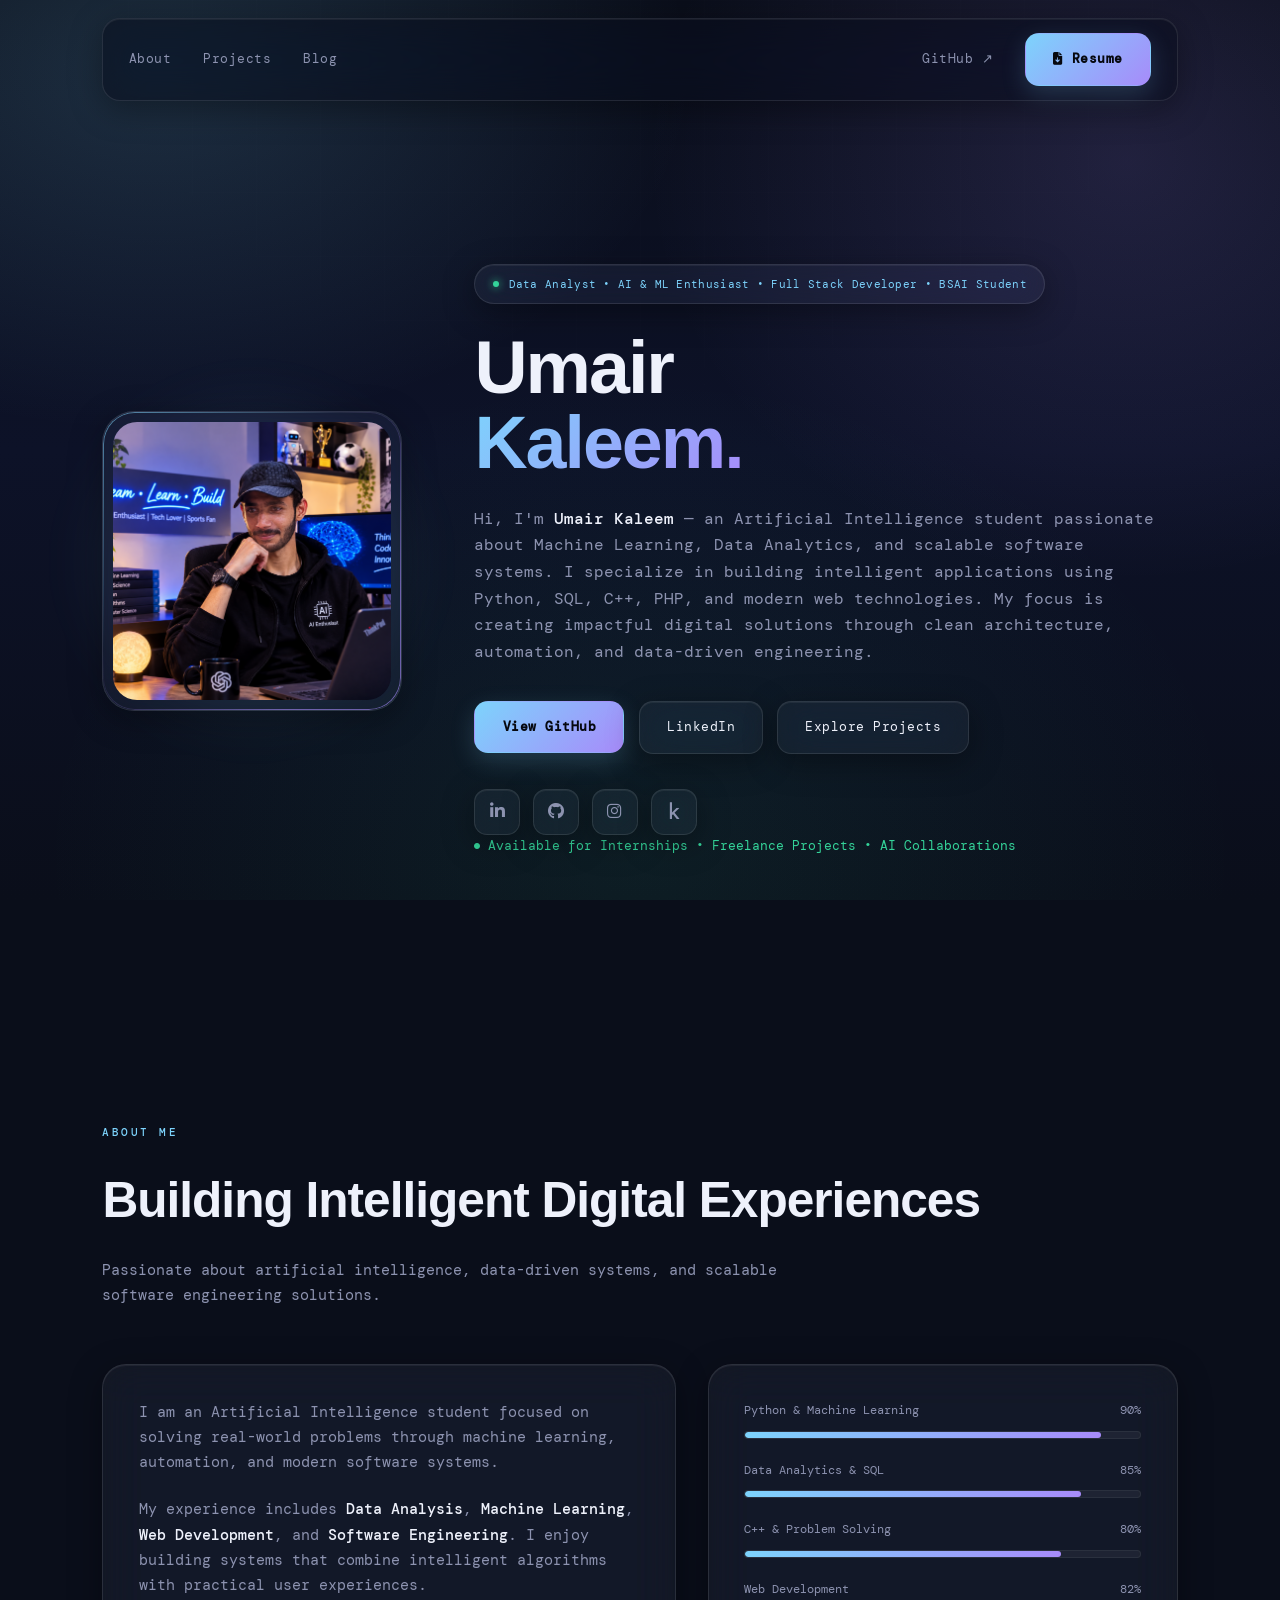
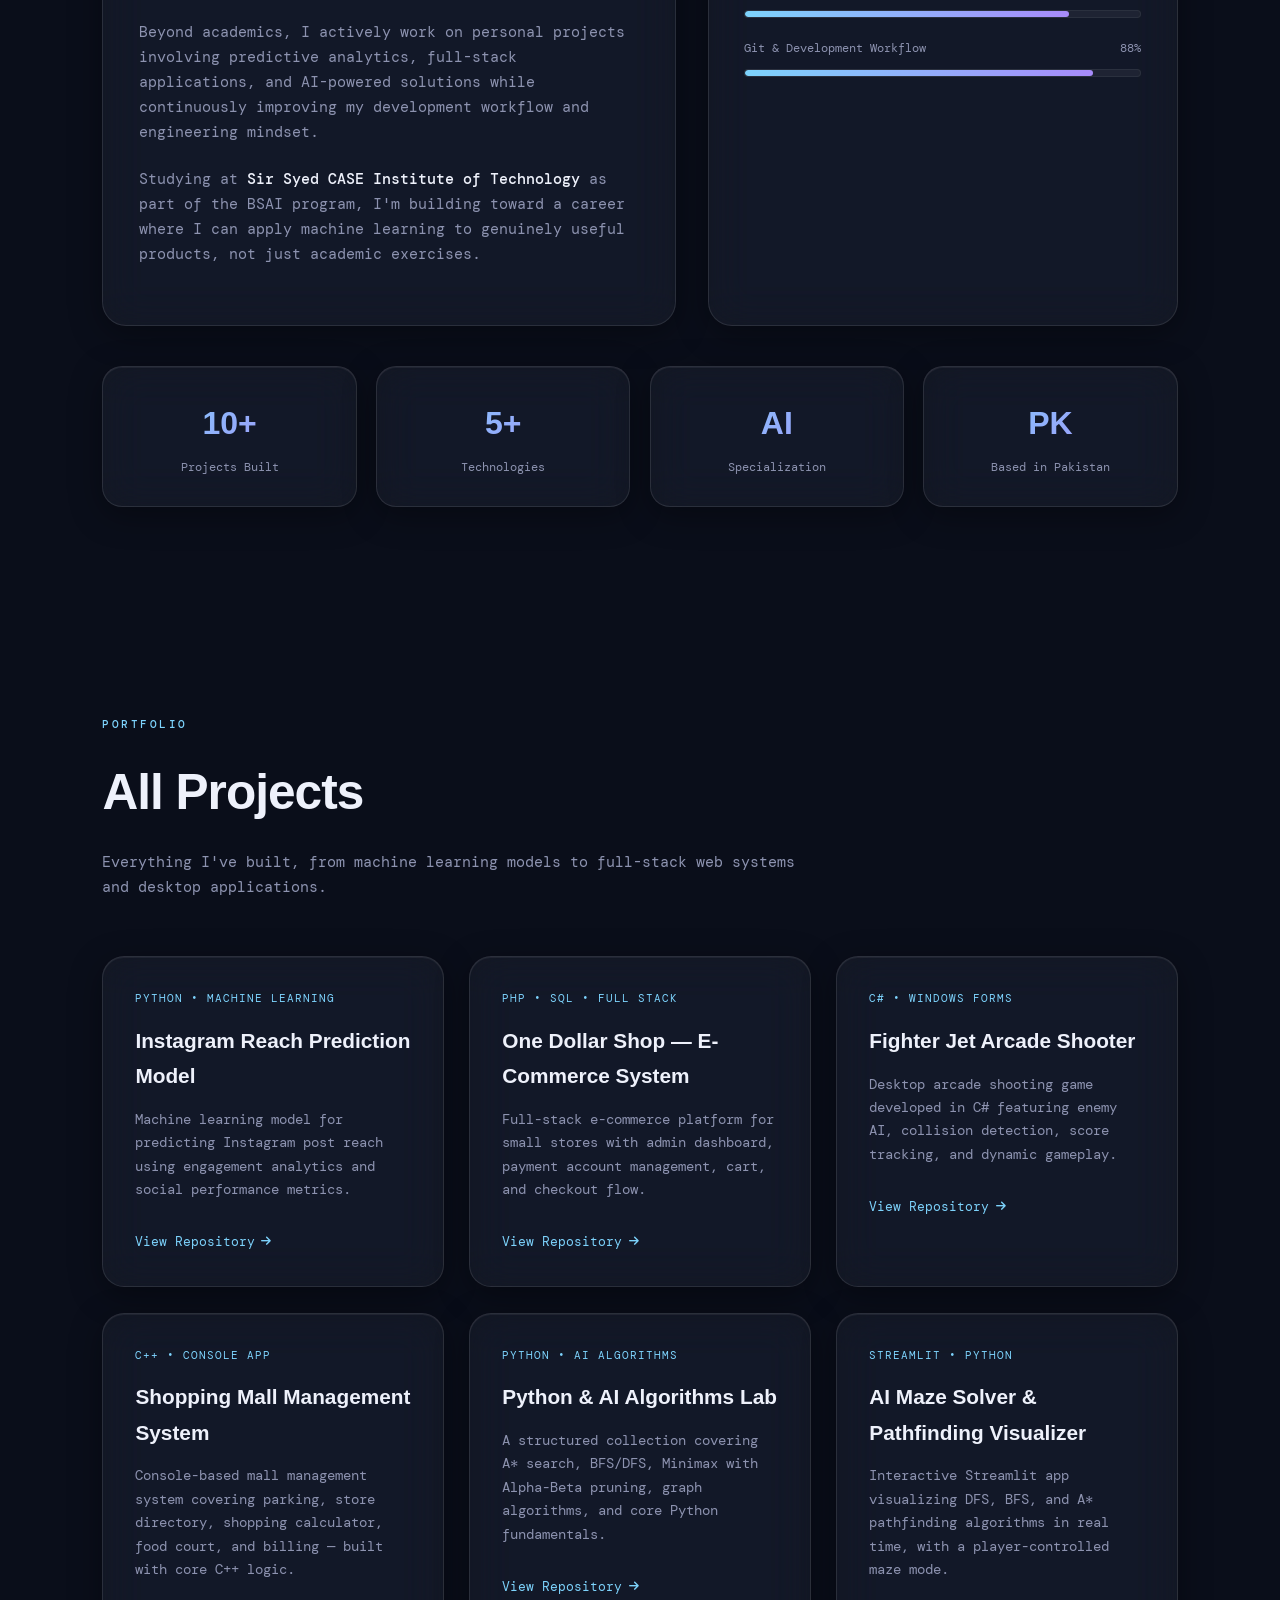
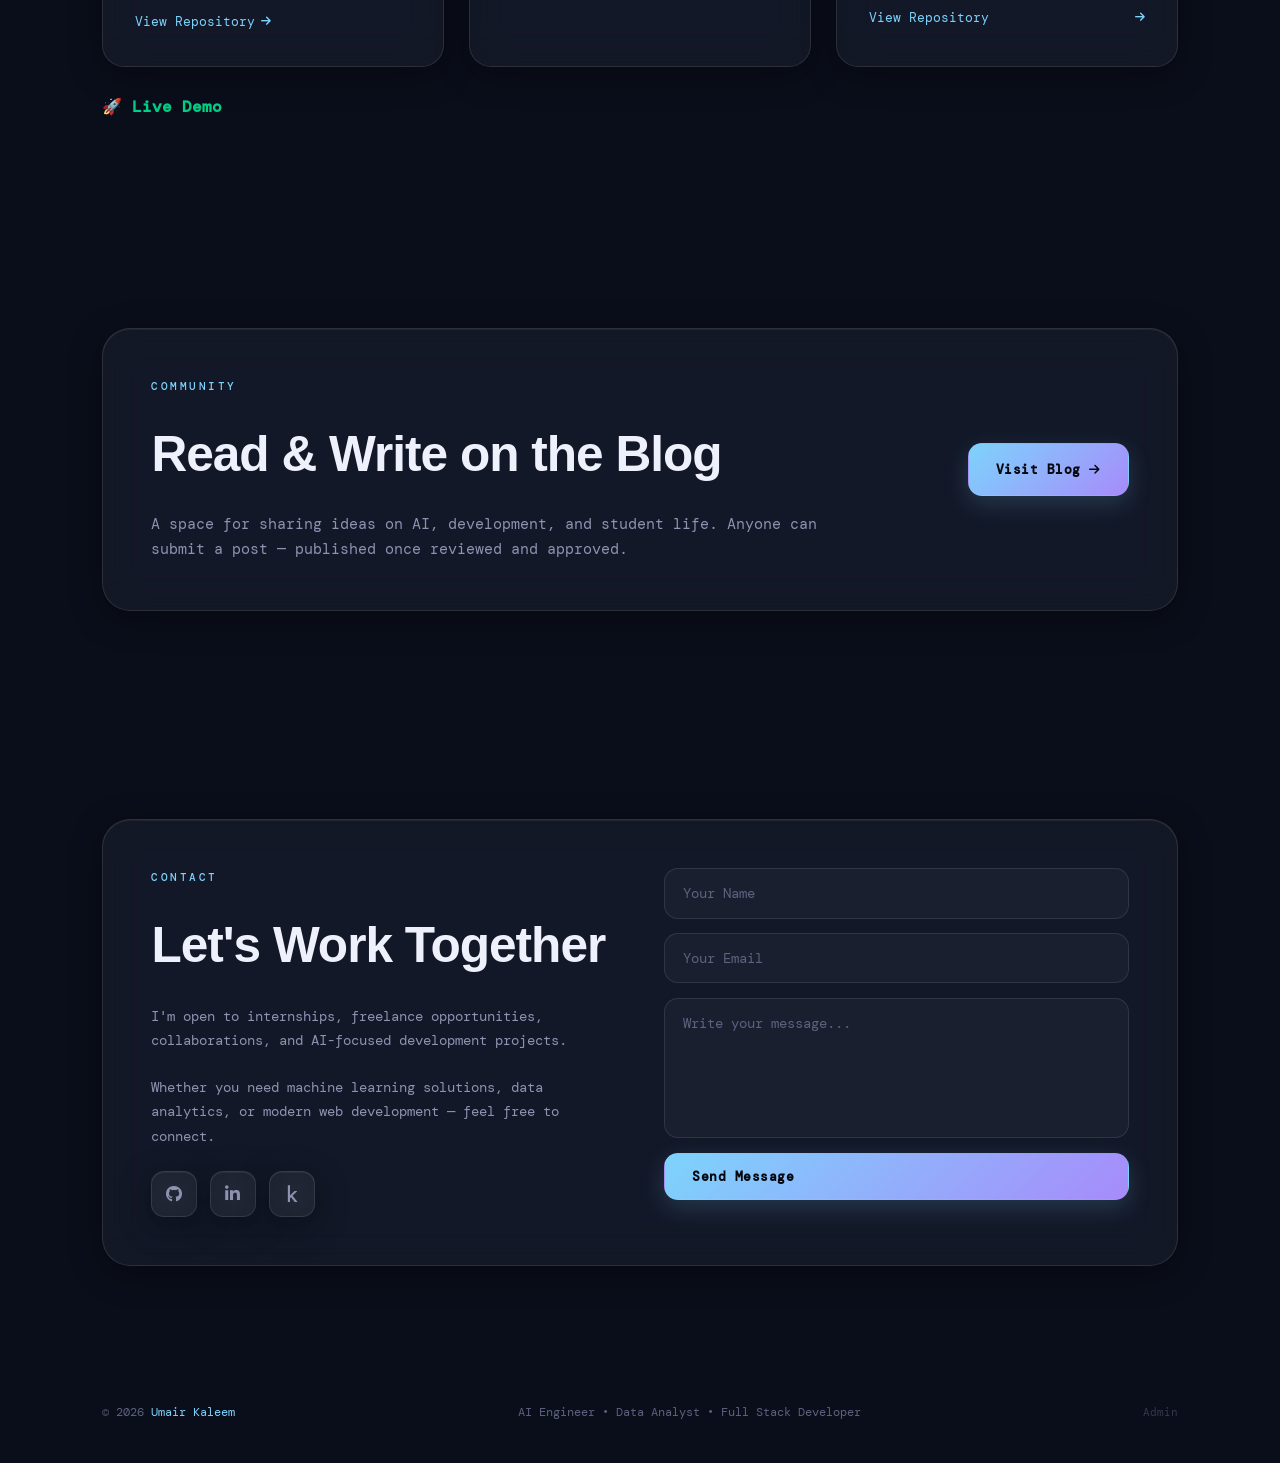
==== commit a6f64111: "Change hero image from umair.jpeg to umair.png" ====
--- a/index.html
+++ b/index.html
@@ -86,7 +86,7 @@
 
             <div class="hero-image-wrapper glass">
                 <div class="hero-image-glow"></div>
-                <img src="umair.jpeg" alt="Umair Kaleem" class="hero-image">
+                <img src="umair.png" alt="Umair Kaleem" class="hero-image">
             </div>
 
             <div>
@@ -246,8 +246,6 @@
         <!-- <div style="display:flex; justify-content:space-between; align-items:center; margin-top:15px;"> -->
         <span class="project-link" style="display:flex; justify-content:space-between; align-items:center; margin-top:15px;">
             View Repository <i class="fas fa-arrow-right" style="font-size:0.7rem;"></i>
-        </span>
-
         <a href="https://ai-maze-solver.streamlit.app/"
            target="_blank"
            rel="noopener noreferrer"
@@ -255,6 +253,7 @@
            style="color:#00d084; font-weight:600; text-decoration:none;">
             🚀 Live Demo
         </a>
+        </span>
 </a>
 
             <!-- <a href="https://github.com/umairkaleem/AI-Maze-Solver" target="_blank" class="project-card glass fade-up">
